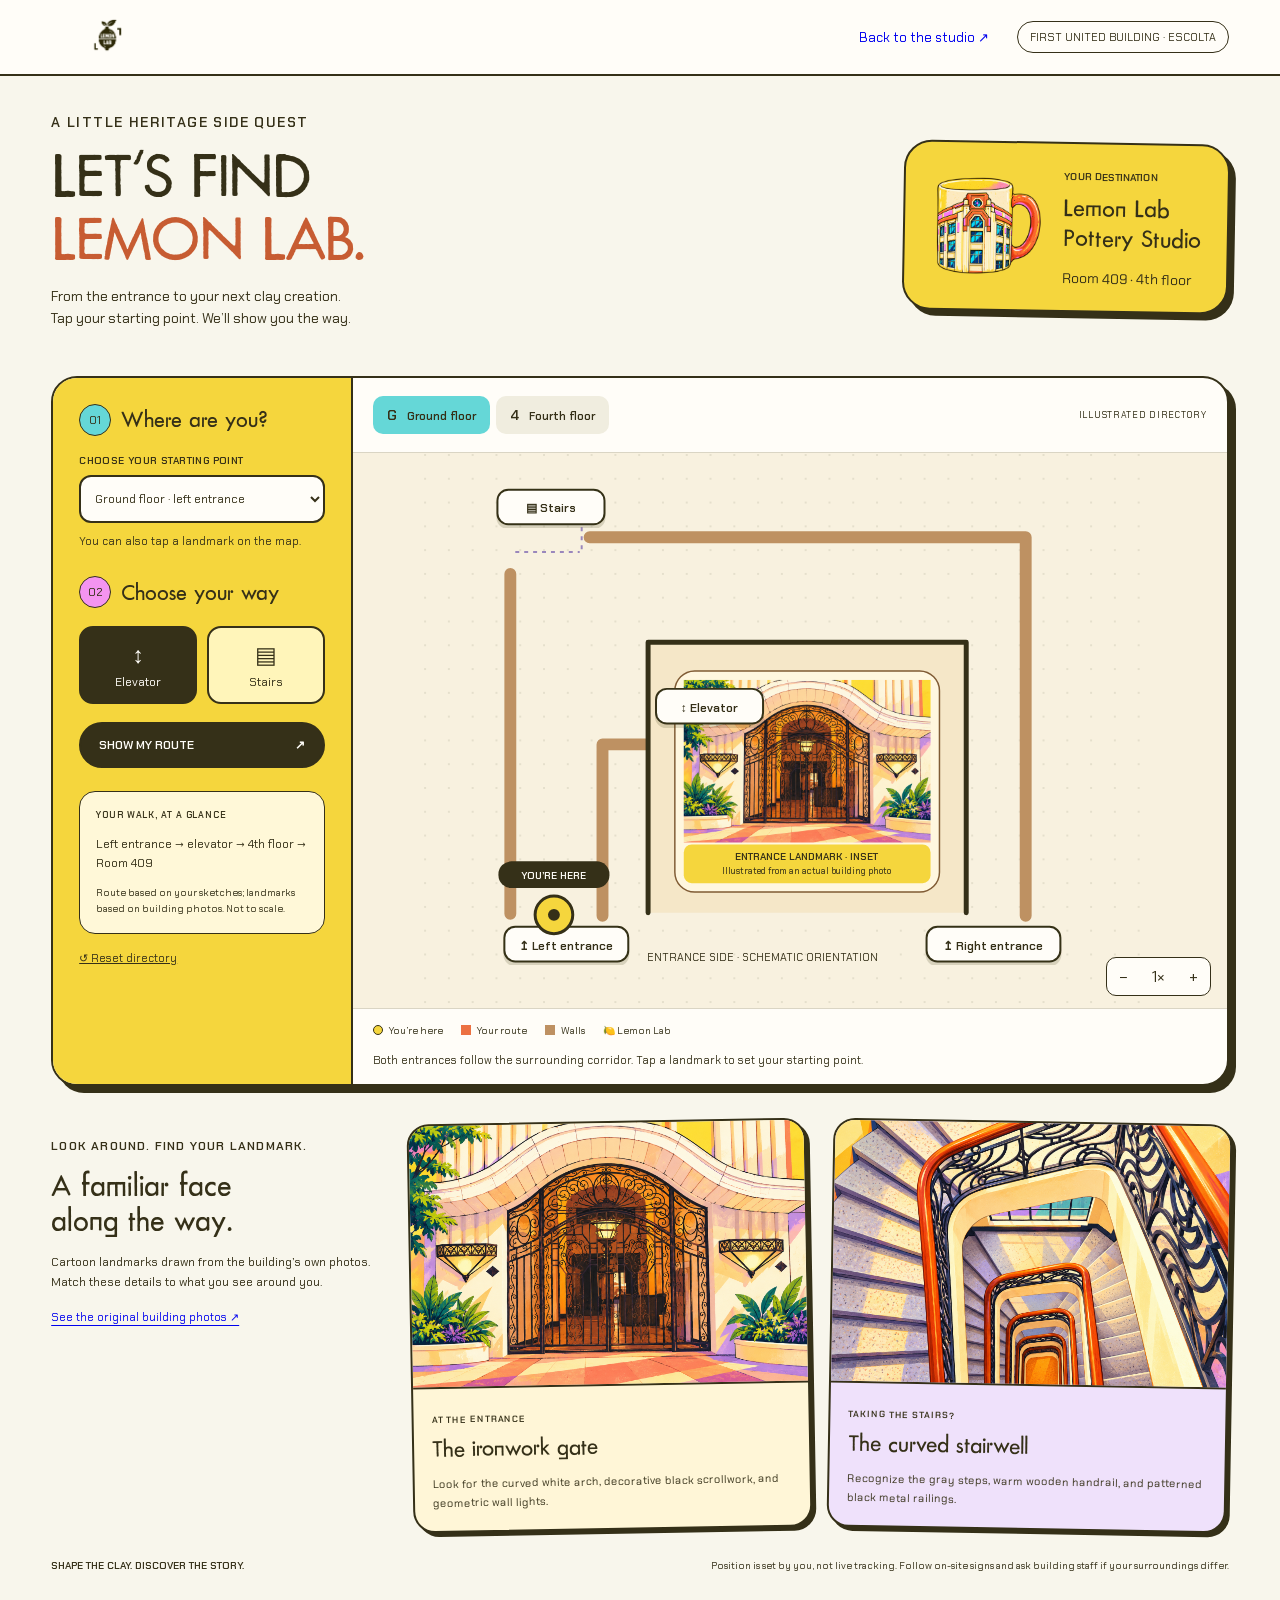
==== map/index.html @ c3040d59 "Add interactive studio directory with illustrated building landmarks" ====
<!doctype html>
<html lang="en"><head><meta charset="utf-8"><meta name="viewport" content="width=device-width,initial-scale=1"><meta name="theme-color" content="#f5d63d"><title>Find Lemon Lab | Interactive Building Directory</title><link rel="icon" href="../assets/lemon-lab-favicon-transparent.png"><link rel="stylesheet" href="map.css"></head>
<body><header><a class="brand" href="../"><img src="../assets/lemon-lab-logo-dark-transparent.png" alt="Lemon Lab"></a><a href="../">Back to the studio ↗</a><span class="tag">FIRST UNITED BUILDING · ESCOLTA</span></header>
<main><section class="intro"><div><p class="eyebrow">A LITTLE HERITAGE SIDE QUEST</p><h1>LET’S FIND<br><span>LEMON LAB.</span></h1><p>From the entrance to your next clay creation.<br>Tap your starting point. We’ll show you the way.</p></div><div class="destination"><img src="../assets/illustrations/art-deco-mug.png" alt="Colorful building-inspired pottery mug"><div><span>YOUR DESTINATION</span><h2>Lemon Lab<br>Pottery Studio</h2><p>Room 409 · 4th floor</p></div></div></section>
<section class="directory" aria-label="Interactive building directory"><aside><div class="side-title"><span class="number">01</span><h2>Where are you?</h2></div><label for="start">CHOOSE YOUR STARTING POINT</label><select id="start"><option value="left">Ground floor · left entrance</option><option value="right">Ground floor · right entrance</option><option value="lift">Ground floor · elevator</option><option value="stairs">Ground floor · stairs</option><option value="fourth">4th floor · elevator corridor</option></select><p class="hint">You can also tap a landmark on the map.</p><div class="side-title"><span class="number pink">02</span><h2>Choose your way</h2></div><div class="mode" role="group" aria-label="Choose stairs or elevator"><button id="elevator" class="selected" aria-pressed="true">↕<span>Elevator</span></button><button id="stairmode" aria-pressed="false">▤<span>Stairs</span></button></div><button id="begin" class="primary">SHOW MY ROUTE <span>↗</span></button><div class="route-card"><p id="route-label" class="eyebrow">YOUR WALK, AT A GLANCE</p><p id="summary">Left entrance → elevator → 4th floor → Room 409</p><p class="small">Route based on your sketches; landmarks based on building photos. Not to scale.</p></div><button id="reset" class="reset">↺ Reset directory</button></aside>
<div class="map-area"><div class="map-toolbar"><div class="floor-tabs" role="group" aria-label="View floor"><button id="ground" class="selected" aria-pressed="true">G <span>Ground floor</span></button><button id="upper" aria-pressed="false">4 <span>Fourth floor</span></button></div><span class="map-badge">ILLUSTRATED DIRECTORY</span></div><div class="map-viewport"><svg id="map" viewBox="0 0 740 560" aria-label="Ground floor schematic map" role="group"><defs><pattern id="dots" width="24" height="24" patternUnits="userSpaceOnUse"><circle cx="2" cy="2" r="1" fill="#dfdac6"/></pattern><filter id="shadow"><feDropShadow dx="0" dy="4" stdDeviation="0" flood-color="#353018" flood-opacity=".16"/></filter></defs><rect width="740" height="560" fill="url(#dots)"/><g id="scene"></g><path id="route" fill="none" stroke="#ec7142" stroke-width="10" stroke-linecap="round" stroke-linejoin="round"/><g id="landmarks"></g><g id="position"><circle r="19" fill="#f5d63d" stroke="#353018" stroke-width="3"/><circle r="6" fill="#353018"/><rect x="-56" y="-54" width="112" height="27" rx="13" fill="#353018"/><text x="0" y="-36" text-anchor="middle" fill="#fffdf8" class="you-label">YOU’RE HERE</text></g></svg><div class="zoom-controls"><button id="zoomout" aria-label="Zoom out">−</button><button id="zoomreset" aria-label="Reset zoom">1×</button><button id="zoomin" aria-label="Zoom in">+</button></div></div><div class="legend"><span><i class="here"></i>You’re here</span><span><i class="line"></i>Your route</span><span><i class="wall"></i>Walls</span><span>🍋 Lemon Lab</span></div><div class="map-note" id="map-note">Choose an entrance or tap a landmark to place your marker.</div></div></section>
<section class="walk" id="walk" hidden aria-label="Route instructions"><div class="step-heading"><p class="eyebrow">FOLLOW YOUR CLAY TRAIL</p><h2 id="step-title">Ready to go?</h2></div><div class="step-copy"><span id="step-count"></span><p id="step-text" aria-live="polite"></p><div class="step-buttons"><button id="previous">← Back</button><button id="next" class="primary">Next step →</button></div></div><ol id="steps"></ol></section><section class="landmark-guide" aria-label="Recognize the real building"><div class="landmark-intro"><p class="eyebrow">LOOK AROUND. FIND YOUR LANDMARK.</p><h2>A familiar face<br/>along the way.</h2><p>Cartoon landmarks drawn from the building’s own photos. Match these details to what you see around you.</p><a href="https://firstunitedbuilding.com/" target="_blank" rel="noopener noreferrer">See the original building photos ↗</a></div><article><img src="assets/entrance-cartoon.png" alt="Cartoon of the actual ornate black iron gate and white arched entrance of the First United Building"><div><span>AT THE ENTRANCE</span><h3>The ironwork gate</h3><p>Look for the curved white arch, decorative black scrollwork, and geometric wall lights.</p></div></article><article><img src="assets/stairwell-cartoon.png" alt="Cartoon of the actual curved First United Building stairwell with wooden handrails and black decorative railings"><div><span>TAKING THE STAIRS?</span><h3>The curved stairwell</h3><p>Recognize the gray steps, warm wooden handrail, and patterned black metal railings.</p></div></article></section><footer><span>SHAPE THE CLAY. DISCOVER THE STORY.</span><p>Position is set by you, not live tracking. Follow on-site signs and ask building staff if your surroundings differ.</p></footer></main><script src="map.js"></script></body></html>
---- map/map.css ----
@font-face{font-family:Formera;src:url('../assets/fonts/formera-400-normal.woff2')}@font-face{font-family:Chakra;src:url('../assets/fonts/chakra-petch-400-normal.ttf')}@font-face{font-family:Chakra;src:url('../assets/fonts/chakra-petch-600-normal.ttf');font-weight:600}*{box-sizing:border-box}body{margin:0;background:#f8f6ec;color:#353018;font-family:Chakra,sans-serif}button,select{font:inherit;color:inherit}button,a,select{-webkit-tap-highlight-color:transparent}button{cursor:pointer;border:2px solid #353018}button:focus-visible,a:focus-visible,select:focus-visible{outline:4px solid #ad85ff;outline-offset:4px}header{padding:16px 4vw;display:flex;align-items:center;gap:28px;border-bottom:2px solid #353018;background:#fffdf8}header a{font-size:13px;text-decoration:none}.brand{margin-right:auto}.brand img{width:112px;height:38px;object-fit:contain}.tag{font-size:11px;border:1px solid;padding:8px 12px;border-radius:30px}main{max-width:1440px;margin:auto;padding:35px 4vw 0}.intro{display:flex;justify-content:space-between;align-items:center;gap:24px;margin-bottom:32px}.eyebrow{font-size:11px;letter-spacing:.1em;font-weight:600;margin:0 0 12px}h1,h2,h3{font-family:Formera,sans-serif;font-weight:400;margin:0}h1{font-size:clamp(42px,5vw,70px);line-height:.98;letter-spacing:-2px}h1 span{color:#c75c32}.intro p{line-height:1.6;font-size:14px}.destination{display:flex;gap:20px;align-items:center;background:#f5d63d;border:2px solid;border-radius:28px;padding:18px 26px;box-shadow:6px 6px 0 #353018;transform:rotate(1deg)}.destination img{width:112px;height:130px;object-fit:contain}.destination span{font-size:10px;font-weight:600}.destination h2{font-size:25px;margin-top:8px}.destination p{margin-bottom:0}.directory{display:grid;grid-template-columns:300px 1fr;border:2px solid;border-radius:26px;overflow:hidden;box-shadow:7px 7px 0 #353018;background:#fffdf8}aside{padding:26px;background:#f5d63d;border-right:2px solid}.side-title{display:flex;gap:10px;align-items:center;margin:0 0 18px}.side-title h2{font-size:23px}.number{display:grid;place-items:center;width:32px;height:32px;flex-shrink:0;border:1.5px solid;border-radius:50%;background:#65d7d7;font-size:12px}.pink{background:#f494f0}label{display:block;font-size:10px;letter-spacing:.04em;font-weight:600;margin-bottom:8px}select{width:100%;padding:13px 10px;border:2px solid;border-radius:12px;background:#fffdf8;font-size:12px}.hint{font-size:11px;line-height:1.5;margin:10px 0 27px}.mode{display:flex;gap:10px;margin-bottom:18px}.mode button{width:50%;border-radius:14px;background:#fff5ba;padding:12px;font-size:23px}.mode span{display:block;font-size:12px;margin-top:4px}.mode .selected{background:#353018;color:#fffdf8}.primary{display:flex;align-items:center;justify-content:space-between;gap:14px;background:#353018;color:#fffdf8;border-radius:30px;padding:13px 18px;font-size:12px;font-weight:600}.primary:hover{background:#5d473c}#begin{width:100%}.route-card{border:1.5px solid;border-radius:16px;padding:16px;margin-top:23px;background:#fff8d8}.route-card p{font-size:12px;line-height:1.6}.route-card .eyebrow{font-size:9px}.route-card .small{font-size:10px;margin-bottom:0}.reset{background:none;border:0;font-size:11px;padding:17px 0 0;text-decoration:underline}.map-toolbar{display:flex;justify-content:space-between;align-items:center;padding:18px 20px;border-bottom:1px solid #dad5c4;gap:10px}.floor-tabs{display:flex;gap:6px}.floor-tabs button{border:0;border-radius:10px;padding:10px 14px;background:#f0eddf;font-weight:600;font-size:14px}.floor-tabs span{font-size:11px;margin-left:6px}.floor-tabs .selected{background:#65d7d7}.map-badge{font-size:9px;letter-spacing:.08em}.map-viewport{position:relative;overflow:hidden;background:#faf8f0;min-height:370px}svg{display:block;width:100%;max-height:555px;transform-origin:center;transition:transform .2s}svg text{font-family:Chakra,sans-serif;font-size:13px;fill:#353018}.you-label{font-size:10px;font-weight:600;fill:#fffdf8}svg .room-name{font-family:Formera;font-size:23px}svg .landmark{cursor:pointer}svg .landmark:hover rect{fill:#f494f0}svg .landmark:focus{outline:none}svg .landmark:focus rect{stroke:#8b56d5;stroke-width:4}#route{stroke-dasharray:12 9;animation:trail 25s linear infinite}@keyframes trail{to{stroke-dashoffset:-500}}.zoom-controls{position:absolute;right:16px;bottom:12px;display:flex;background:#fffdf8;border:1.5px solid;border-radius:10px;overflow:hidden}.zoom-controls button{border:0;background:none;padding:8px 12px;font-size:16px}.legend{display:flex;flex-wrap:wrap;gap:18px;font-size:10px;padding:15px 20px;border-top:1px solid #dad5c4}.legend span{display:flex;align-items:center;gap:6px}.legend i{width:10px;height:10px;display:inline-block}.here{background:#f5d63d;border:1.5px solid;border-radius:50%}.line{background:#ec7142}.wall{background:#65d7d7}.map-note{font-size:11px;padding:0 20px 16px;line-height:1.5}.walk{margin-top:28px;border:2px solid;border-radius:24px;padding:25px;display:grid;grid-template-columns:1fr 1.3fr;gap:22px;background:#ece1ff}.walk[hidden]{display:none}.walk h2{font-size:30px}.step-copy p{font-size:14px;line-height:1.7;min-height:48px}#step-count{font-size:10px;font-weight:600}.step-buttons{display:flex;gap:10px}.step-buttons button{border-radius:25px;padding:11px 20px}.step-buttons button:disabled{opacity:.4;cursor:default}#steps{grid-column:1/-1;display:flex;gap:12px;list-style:none;padding:0;margin:0;flex-wrap:wrap}#steps button{background:#fffdf8;border:1px solid;border-radius:20px;padding:8px 12px;font-size:10px}#steps .current{background:#f5d63d;font-weight:600}footer{display:flex;justify-content:space-between;gap:30px;padding:28px 0;font-size:10px;line-height:1.6}footer span{font-weight:600;white-space:nowrap}footer p{margin:0;max-width:600px}@media(min-width:1500px){main{padding-top:45px}}@media(max-width:850px){.tag{display:none}.intro{align-items:flex-start}.destination{padding:15px}.destination img{width:65px;height:90px}.destination h2{font-size:19px}.directory{grid-template-columns:245px 1fr}aside{padding:20px}.map-badge{display:none}.floor-tabs span{display:none}.walk{grid-template-columns:1fr}.map-viewport{min-height:300px}}@media(max-width:620px){main{padding:25px 16px 0}header{padding:12px 16px}.intro{display:block}.intro h1{font-size:50px}.destination{margin:22px 0 32px;transform:none;justify-content:flex-start}.destination img{width:80px}.destination h2{font-size:23px}.directory{display:flex;flex-direction:column}aside{border-right:0;border-bottom:2px solid}.side-title{margin-bottom:10px}.hint{margin-bottom:18px}.mode{margin-bottom:14px}.mode button{display:flex;justify-content:center;align-items:center;gap:10px;padding:8px}.route-card{margin-top:15px}.route-card p{margin:4px 0}.map-toolbar{padding:12px}.map-viewport{min-height:0}.legend{gap:12px}.walk{padding:20px}.walk h2{font-size:26px}footer{display:block}footer p{margin-top:10px}}@media(prefers-reduced-motion:reduce){*{animation:none!important;transition:none!important}}

.wall{background:#be9162}.landmark-guide{display:grid;grid-template-columns:.85fr 1fr 1fr;gap:20px;margin-top:35px;align-items:start}.landmark-intro{padding:15px 10px 10px 0}.landmark-intro h2{font-size:31px;line-height:1.15}.landmark-intro p{font-size:12px;line-height:1.7}.landmark-intro a{font-size:11px;text-underline-offset:4px}.landmark-guide article{border:2px solid;border-radius:22px;overflow:hidden;box-shadow:4px 4px 0 #353018;background:#fff6d7;transform:rotate(-1deg)}.landmark-guide article:last-child{transform:rotate(1deg);background:#efe1fb}.landmark-guide article img{width:100%;aspect-ratio:3/2;object-fit:cover;border-bottom:2px solid;display:block}.landmark-guide article div{padding:18px}.landmark-guide article span{font-size:9px;font-weight:600;letter-spacing:.1em}.landmark-guide h3{font-size:24px;margin-top:7px}.landmark-guide article p{font-size:11px;line-height:1.7;margin-bottom:0}.map-viewport{background:#f8f1df}svg{background:#f8f1df} @media(max-width:850px){.landmark-guide{grid-template-columns:1fr 1fr}.landmark-intro{grid-column:1/-1}.landmark-intro h2 br{display:none}}@media(max-width:500px){.landmark-guide{grid-template-columns:1fr}.landmark-guide article{transform:none!important}}
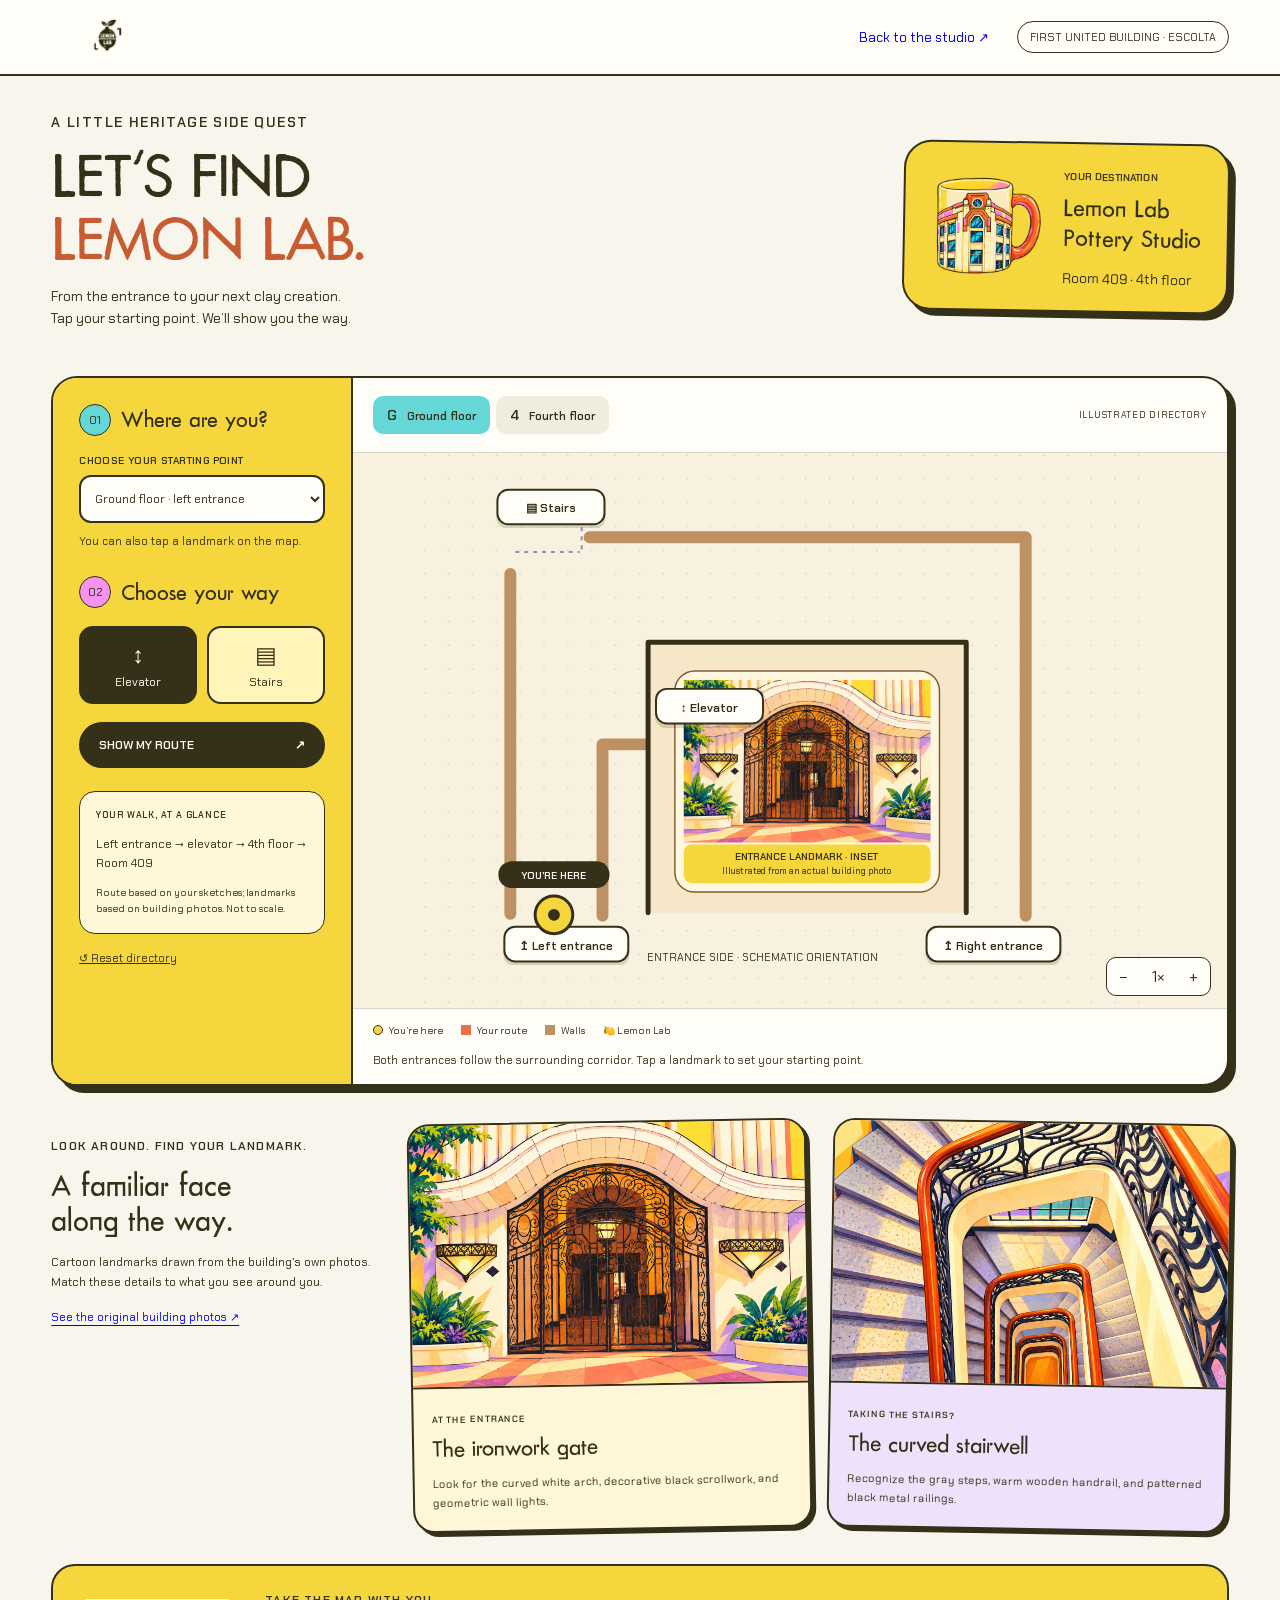
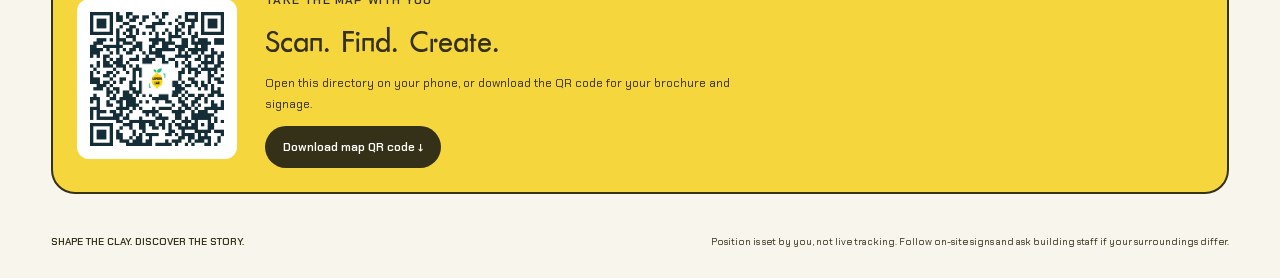
==== commit 5b9360f7: "Publish branded map QR code and download section" ====
--- a/map/index.html
+++ b/map/index.html
@@ -4,4 +4,4 @@
 <main><section class="intro"><div><p class="eyebrow">A LITTLE HERITAGE SIDE QUEST</p><h1>LET’S FIND<br><span>LEMON LAB.</span></h1><p>From the entrance to your next clay creation.<br>Tap your starting point. We’ll show you the way.</p></div><div class="destination"><img src="../assets/illustrations/art-deco-mug.png" alt="Colorful building-inspired pottery mug"><div><span>YOUR DESTINATION</span><h2>Lemon Lab<br>Pottery Studio</h2><p>Room 409 · 4th floor</p></div></div></section>
 <section class="directory" aria-label="Interactive building directory"><aside><div class="side-title"><span class="number">01</span><h2>Where are you?</h2></div><label for="start">CHOOSE YOUR STARTING POINT</label><select id="start"><option value="left">Ground floor · left entrance</option><option value="right">Ground floor · right entrance</option><option value="lift">Ground floor · elevator</option><option value="stairs">Ground floor · stairs</option><option value="fourth">4th floor · elevator corridor</option></select><p class="hint">You can also tap a landmark on the map.</p><div class="side-title"><span class="number pink">02</span><h2>Choose your way</h2></div><div class="mode" role="group" aria-label="Choose stairs or elevator"><button id="elevator" class="selected" aria-pressed="true">↕<span>Elevator</span></button><button id="stairmode" aria-pressed="false">▤<span>Stairs</span></button></div><button id="begin" class="primary">SHOW MY ROUTE <span>↗</span></button><div class="route-card"><p id="route-label" class="eyebrow">YOUR WALK, AT A GLANCE</p><p id="summary">Left entrance → elevator → 4th floor → Room 409</p><p class="small">Route based on your sketches; landmarks based on building photos. Not to scale.</p></div><button id="reset" class="reset">↺ Reset directory</button></aside>
 <div class="map-area"><div class="map-toolbar"><div class="floor-tabs" role="group" aria-label="View floor"><button id="ground" class="selected" aria-pressed="true">G <span>Ground floor</span></button><button id="upper" aria-pressed="false">4 <span>Fourth floor</span></button></div><span class="map-badge">ILLUSTRATED DIRECTORY</span></div><div class="map-viewport"><svg id="map" viewBox="0 0 740 560" aria-label="Ground floor schematic map" role="group"><defs><pattern id="dots" width="24" height="24" patternUnits="userSpaceOnUse"><circle cx="2" cy="2" r="1" fill="#dfdac6"/></pattern><filter id="shadow"><feDropShadow dx="0" dy="4" stdDeviation="0" flood-color="#353018" flood-opacity=".16"/></filter></defs><rect width="740" height="560" fill="url(#dots)"/><g id="scene"></g><path id="route" fill="none" stroke="#ec7142" stroke-width="10" stroke-linecap="round" stroke-linejoin="round"/><g id="landmarks"></g><g id="position"><circle r="19" fill="#f5d63d" stroke="#353018" stroke-width="3"/><circle r="6" fill="#353018"/><rect x="-56" y="-54" width="112" height="27" rx="13" fill="#353018"/><text x="0" y="-36" text-anchor="middle" fill="#fffdf8" class="you-label">YOU’RE HERE</text></g></svg><div class="zoom-controls"><button id="zoomout" aria-label="Zoom out">−</button><button id="zoomreset" aria-label="Reset zoom">1×</button><button id="zoomin" aria-label="Zoom in">+</button></div></div><div class="legend"><span><i class="here"></i>You’re here</span><span><i class="line"></i>Your route</span><span><i class="wall"></i>Walls</span><span>🍋 Lemon Lab</span></div><div class="map-note" id="map-note">Choose an entrance or tap a landmark to place your marker.</div></div></section>
-<section class="walk" id="walk" hidden aria-label="Route instructions"><div class="step-heading"><p class="eyebrow">FOLLOW YOUR CLAY TRAIL</p><h2 id="step-title">Ready to go?</h2></div><div class="step-copy"><span id="step-count"></span><p id="step-text" aria-live="polite"></p><div class="step-buttons"><button id="previous">← Back</button><button id="next" class="primary">Next step →</button></div></div><ol id="steps"></ol></section><section class="landmark-guide" aria-label="Recognize the real building"><div class="landmark-intro"><p class="eyebrow">LOOK AROUND. FIND YOUR LANDMARK.</p><h2>A familiar face<br/>along the way.</h2><p>Cartoon landmarks drawn from the building’s own photos. Match these details to what you see around you.</p><a href="https://firstunitedbuilding.com/" target="_blank" rel="noopener noreferrer">See the original building photos ↗</a></div><article><img src="assets/entrance-cartoon.png" alt="Cartoon of the actual ornate black iron gate and white arched entrance of the First United Building"><div><span>AT THE ENTRANCE</span><h3>The ironwork gate</h3><p>Look for the curved white arch, decorative black scrollwork, and geometric wall lights.</p></div></article><article><img src="assets/stairwell-cartoon.png" alt="Cartoon of the actual curved First United Building stairwell with wooden handrails and black decorative railings"><div><span>TAKING THE STAIRS?</span><h3>The curved stairwell</h3><p>Recognize the gray steps, warm wooden handrail, and patterned black metal railings.</p></div></article></section><footer><span>SHAPE THE CLAY. DISCOVER THE STORY.</span><p>Position is set by you, not live tracking. Follow on-site signs and ask building staff if your surroundings differ.</p></footer></main><script src="map.js"></script></body></html>
+<section class="walk" id="walk" hidden aria-label="Route instructions"><div class="step-heading"><p class="eyebrow">FOLLOW YOUR CLAY TRAIL</p><h2 id="step-title">Ready to go?</h2></div><div class="step-copy"><span id="step-count"></span><p id="step-text" aria-live="polite"></p><div class="step-buttons"><button id="previous">← Back</button><button id="next" class="primary">Next step →</button></div></div><ol id="steps"></ol></section><section class="landmark-guide" aria-label="Recognize the real building"><div class="landmark-intro"><p class="eyebrow">LOOK AROUND. FIND YOUR LANDMARK.</p><h2>A familiar face<br/>along the way.</h2><p>Cartoon landmarks drawn from the building’s own photos. Match these details to what you see around you.</p><a href="https://firstunitedbuilding.com/" target="_blank" rel="noopener noreferrer">See the original building photos ↗</a></div><article><img src="assets/entrance-cartoon.png" alt="Cartoon of the actual ornate black iron gate and white arched entrance of the First United Building"><div><span>AT THE ENTRANCE</span><h3>The ironwork gate</h3><p>Look for the curved white arch, decorative black scrollwork, and geometric wall lights.</p></div></article><article><img src="assets/stairwell-cartoon.png" alt="Cartoon of the actual curved First United Building stairwell with wooden handrails and black decorative railings"><div><span>TAKING THE STAIRS?</span><h3>The curved stairwell</h3><p>Recognize the gray steps, warm wooden handrail, and patterned black metal railings.</p></div></article></section><section class="qr-share" aria-label="Map QR code"><img src="assets/lemon-lab-map-qr.png" alt="QR code with the original Lemon Lab logo linking to this interactive studio map" width="1568" height="1568"><div><p class="eyebrow">TAKE THE MAP WITH YOU</p><h2>Scan. Find. Create.</h2><p>Open this directory on your phone, or download the QR code for your brochure and signage.</p><a class="primary" href="assets/lemon-lab-map-qr.png" download="lemon-lab-map-qr.png">Download map QR code ↓</a></div></section><footer><span>SHAPE THE CLAY. DISCOVER THE STORY.</span><p>Position is set by you, not live tracking. Follow on-site signs and ask building staff if your surroundings differ.</p></footer></main><script src="map.js?v=2"></script></body></html>
--- a/map/map.css
+++ b/map/map.css
@@ -1,3 +1,5 @@
 @font-face{font-family:Formera;src:url('../assets/fonts/formera-400-normal.woff2')}@font-face{font-family:Chakra;src:url('../assets/fonts/chakra-petch-400-normal.ttf')}@font-face{font-family:Chakra;src:url('../assets/fonts/chakra-petch-600-normal.ttf');font-weight:600}*{box-sizing:border-box}body{margin:0;background:#f8f6ec;color:#353018;font-family:Chakra,sans-serif}button,select{font:inherit;color:inherit}button,a,select{-webkit-tap-highlight-color:transparent}button{cursor:pointer;border:2px solid #353018}button:focus-visible,a:focus-visible,select:focus-visible{outline:4px solid #ad85ff;outline-offset:4px}header{padding:16px 4vw;display:flex;align-items:center;gap:28px;border-bottom:2px solid #353018;background:#fffdf8}header a{font-size:13px;text-decoration:none}.brand{margin-right:auto}.brand img{width:112px;height:38px;object-fit:contain}.tag{font-size:11px;border:1px solid;padding:8px 12px;border-radius:30px}main{max-width:1440px;margin:auto;padding:35px 4vw 0}.intro{display:flex;justify-content:space-between;align-items:center;gap:24px;margin-bottom:32px}.eyebrow{font-size:11px;letter-spacing:.1em;font-weight:600;margin:0 0 12px}h1,h2,h3{font-family:Formera,sans-serif;font-weight:400;margin:0}h1{font-size:clamp(42px,5vw,70px);line-height:.98;letter-spacing:-2px}h1 span{color:#c75c32}.intro p{line-height:1.6;font-size:14px}.destination{display:flex;gap:20px;align-items:center;background:#f5d63d;border:2px solid;border-radius:28px;padding:18px 26px;box-shadow:6px 6px 0 #353018;transform:rotate(1deg)}.destination img{width:112px;height:130px;object-fit:contain}.destination span{font-size:10px;font-weight:600}.destination h2{font-size:25px;margin-top:8px}.destination p{margin-bottom:0}.directory{display:grid;grid-template-columns:300px 1fr;border:2px solid;border-radius:26px;overflow:hidden;box-shadow:7px 7px 0 #353018;background:#fffdf8}aside{padding:26px;background:#f5d63d;border-right:2px solid}.side-title{display:flex;gap:10px;align-items:center;margin:0 0 18px}.side-title h2{font-size:23px}.number{display:grid;place-items:center;width:32px;height:32px;flex-shrink:0;border:1.5px solid;border-radius:50%;background:#65d7d7;font-size:12px}.pink{background:#f494f0}label{display:block;font-size:10px;letter-spacing:.04em;font-weight:600;margin-bottom:8px}select{width:100%;padding:13px 10px;border:2px solid;border-radius:12px;background:#fffdf8;font-size:12px}.hint{font-size:11px;line-height:1.5;margin:10px 0 27px}.mode{display:flex;gap:10px;margin-bottom:18px}.mode button{width:50%;border-radius:14px;background:#fff5ba;padding:12px;font-size:23px}.mode span{display:block;font-size:12px;margin-top:4px}.mode .selected{background:#353018;color:#fffdf8}.primary{display:flex;align-items:center;justify-content:space-between;gap:14px;background:#353018;color:#fffdf8;border-radius:30px;padding:13px 18px;font-size:12px;font-weight:600}.primary:hover{background:#5d473c}#begin{width:100%}.route-card{border:1.5px solid;border-radius:16px;padding:16px;margin-top:23px;background:#fff8d8}.route-card p{font-size:12px;line-height:1.6}.route-card .eyebrow{font-size:9px}.route-card .small{font-size:10px;margin-bottom:0}.reset{background:none;border:0;font-size:11px;padding:17px 0 0;text-decoration:underline}.map-toolbar{display:flex;justify-content:space-between;align-items:center;padding:18px 20px;border-bottom:1px solid #dad5c4;gap:10px}.floor-tabs{display:flex;gap:6px}.floor-tabs button{border:0;border-radius:10px;padding:10px 14px;background:#f0eddf;font-weight:600;font-size:14px}.floor-tabs span{font-size:11px;margin-left:6px}.floor-tabs .selected{background:#65d7d7}.map-badge{font-size:9px;letter-spacing:.08em}.map-viewport{position:relative;overflow:hidden;background:#faf8f0;min-height:370px}svg{display:block;width:100%;max-height:555px;transform-origin:center;transition:transform .2s}svg text{font-family:Chakra,sans-serif;font-size:13px;fill:#353018}.you-label{font-size:10px;font-weight:600;fill:#fffdf8}svg .room-name{font-family:Formera;font-size:23px}svg .landmark{cursor:pointer}svg .landmark:hover rect{fill:#f494f0}svg .landmark:focus{outline:none}svg .landmark:focus rect{stroke:#8b56d5;stroke-width:4}#route{stroke-dasharray:12 9;animation:trail 25s linear infinite}@keyframes trail{to{stroke-dashoffset:-500}}.zoom-controls{position:absolute;right:16px;bottom:12px;display:flex;background:#fffdf8;border:1.5px solid;border-radius:10px;overflow:hidden}.zoom-controls button{border:0;background:none;padding:8px 12px;font-size:16px}.legend{display:flex;flex-wrap:wrap;gap:18px;font-size:10px;padding:15px 20px;border-top:1px solid #dad5c4}.legend span{display:flex;align-items:center;gap:6px}.legend i{width:10px;height:10px;display:inline-block}.here{background:#f5d63d;border:1.5px solid;border-radius:50%}.line{background:#ec7142}.wall{background:#65d7d7}.map-note{font-size:11px;padding:0 20px 16px;line-height:1.5}.walk{margin-top:28px;border:2px solid;border-radius:24px;padding:25px;display:grid;grid-template-columns:1fr 1.3fr;gap:22px;background:#ece1ff}.walk[hidden]{display:none}.walk h2{font-size:30px}.step-copy p{font-size:14px;line-height:1.7;min-height:48px}#step-count{font-size:10px;font-weight:600}.step-buttons{display:flex;gap:10px}.step-buttons button{border-radius:25px;padding:11px 20px}.step-buttons button:disabled{opacity:.4;cursor:default}#steps{grid-column:1/-1;display:flex;gap:12px;list-style:none;padding:0;margin:0;flex-wrap:wrap}#steps button{background:#fffdf8;border:1px solid;border-radius:20px;padding:8px 12px;font-size:10px}#steps .current{background:#f5d63d;font-weight:600}footer{display:flex;justify-content:space-between;gap:30px;padding:28px 0;font-size:10px;line-height:1.6}footer span{font-weight:600;white-space:nowrap}footer p{margin:0;max-width:600px}@media(min-width:1500px){main{padding-top:45px}}@media(max-width:850px){.tag{display:none}.intro{align-items:flex-start}.destination{padding:15px}.destination img{width:65px;height:90px}.destination h2{font-size:19px}.directory{grid-template-columns:245px 1fr}aside{padding:20px}.map-badge{display:none}.floor-tabs span{display:none}.walk{grid-template-columns:1fr}.map-viewport{min-height:300px}}@media(max-width:620px){main{padding:25px 16px 0}header{padding:12px 16px}.intro{display:block}.intro h1{font-size:50px}.destination{margin:22px 0 32px;transform:none;justify-content:flex-start}.destination img{width:80px}.destination h2{font-size:23px}.directory{display:flex;flex-direction:column}aside{border-right:0;border-bottom:2px solid}.side-title{margin-bottom:10px}.hint{margin-bottom:18px}.mode{margin-bottom:14px}.mode button{display:flex;justify-content:center;align-items:center;gap:10px;padding:8px}.route-card{margin-top:15px}.route-card p{margin:4px 0}.map-toolbar{padding:12px}.map-viewport{min-height:0}.legend{gap:12px}.walk{padding:20px}.walk h2{font-size:26px}footer{display:block}footer p{margin-top:10px}}@media(prefers-reduced-motion:reduce){*{animation:none!important;transition:none!important}}
 
 .wall{background:#be9162}.landmark-guide{display:grid;grid-template-columns:.85fr 1fr 1fr;gap:20px;margin-top:35px;align-items:start}.landmark-intro{padding:15px 10px 10px 0}.landmark-intro h2{font-size:31px;line-height:1.15}.landmark-intro p{font-size:12px;line-height:1.7}.landmark-intro a{font-size:11px;text-underline-offset:4px}.landmark-guide article{border:2px solid;border-radius:22px;overflow:hidden;box-shadow:4px 4px 0 #353018;background:#fff6d7;transform:rotate(-1deg)}.landmark-guide article:last-child{transform:rotate(1deg);background:#efe1fb}.landmark-guide article img{width:100%;aspect-ratio:3/2;object-fit:cover;border-bottom:2px solid;display:block}.landmark-guide article div{padding:18px}.landmark-guide article span{font-size:9px;font-weight:600;letter-spacing:.1em}.landmark-guide h3{font-size:24px;margin-top:7px}.landmark-guide article p{font-size:11px;line-height:1.7;margin-bottom:0}.map-viewport{background:#f8f1df}svg{background:#f8f1df} @media(max-width:850px){.landmark-guide{grid-template-columns:1fr 1fr}.landmark-intro{grid-column:1/-1}.landmark-intro h2 br{display:none}}@media(max-width:500px){.landmark-guide{grid-template-columns:1fr}.landmark-guide article{transform:none!important}}
+
+.qr-share{display:flex;align-items:center;gap:28px;margin:34px 0 12px;padding:24px;border:2px solid;border-radius:24px;background:#f5d63d}.qr-share img{width:160px;height:160px;border-radius:12px}.qr-share h2{font-size:32px}.qr-share p{font-size:12px;line-height:1.7;max-width:480px}.qr-share a{display:inline-flex;text-decoration:none}@media(max-width:500px){.qr-share{flex-direction:column;text-align:center}.qr-share img{width:200px;height:200px}}
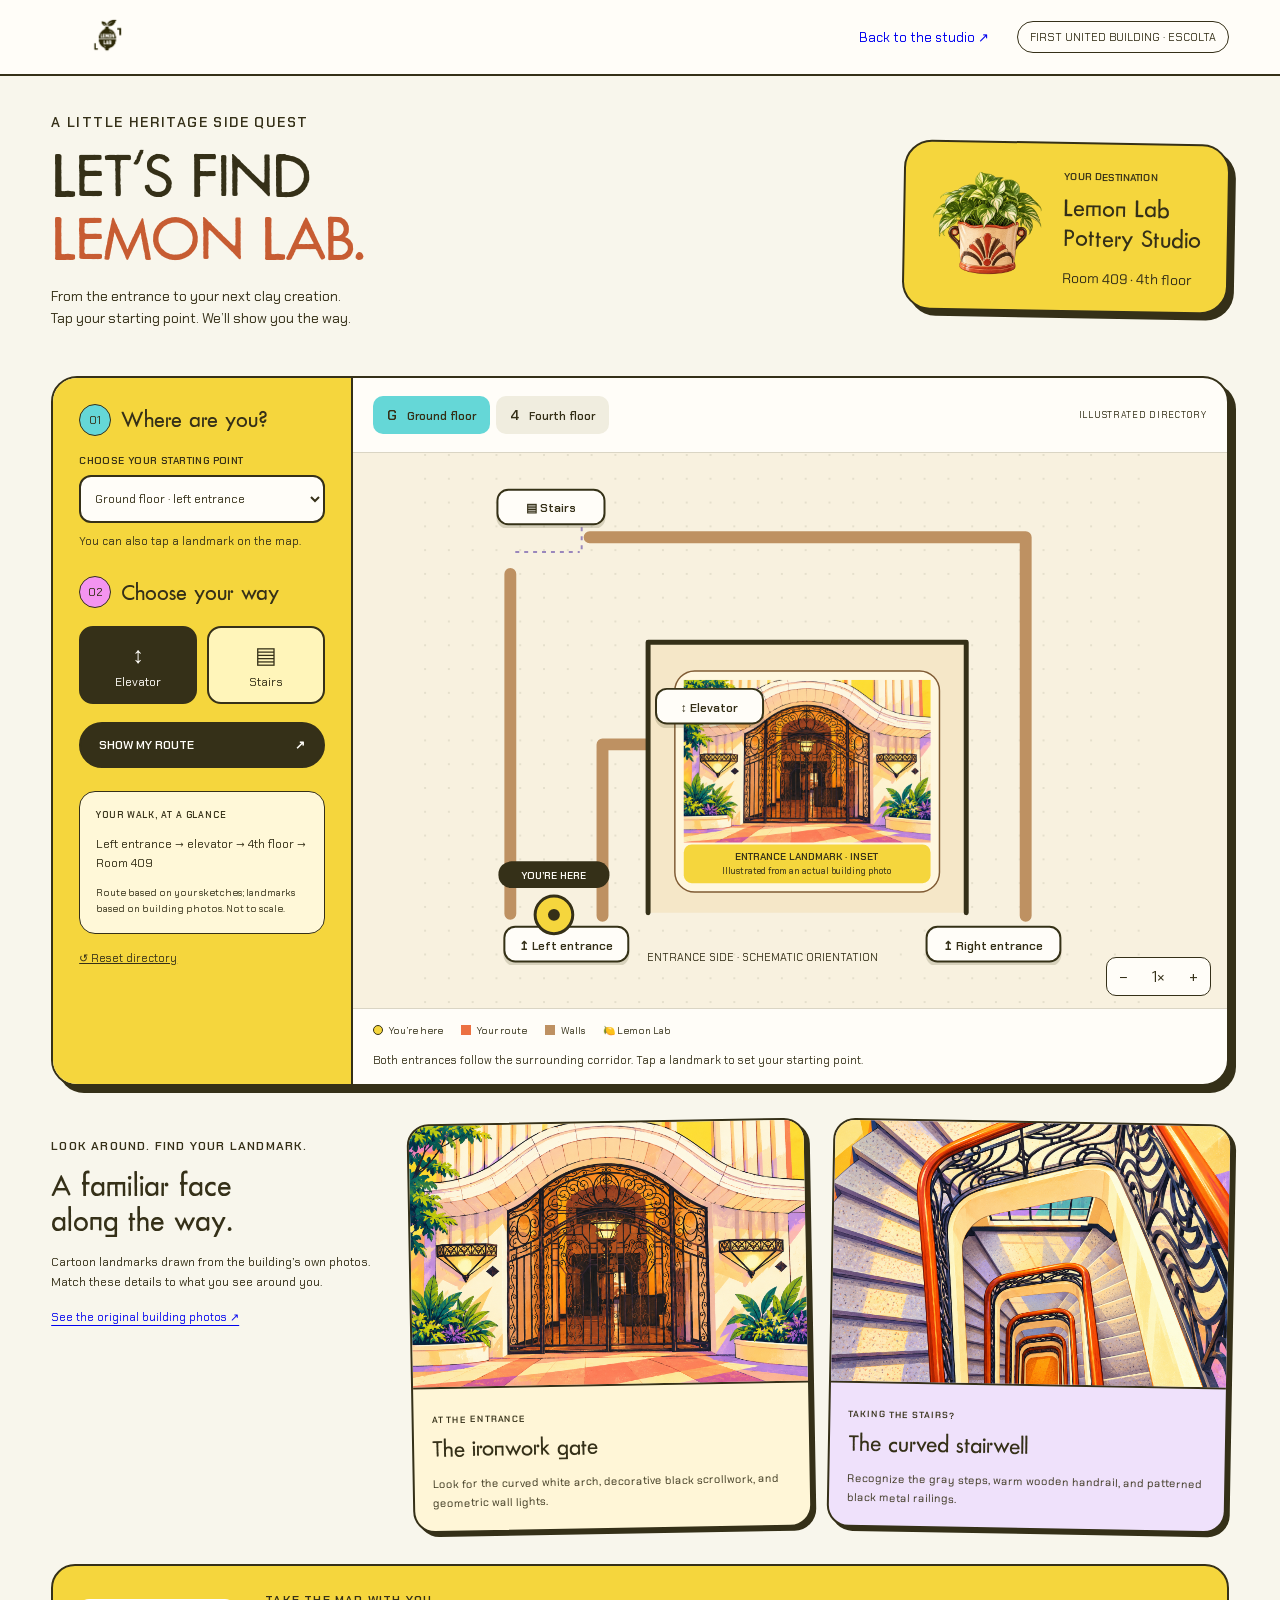
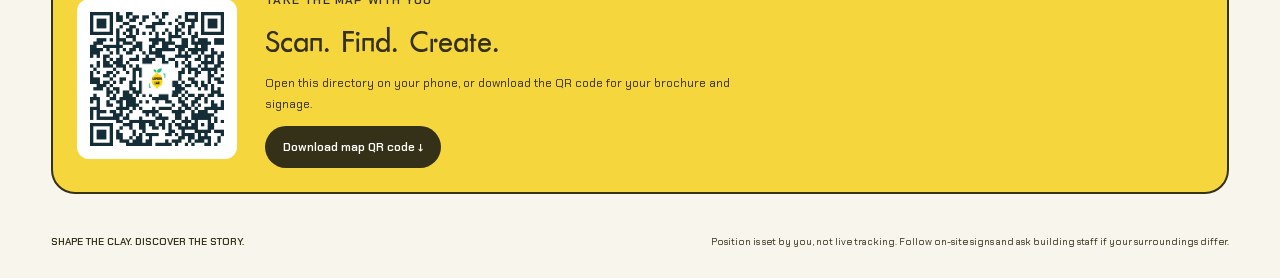
==== commit e179a656: "Use updated fan-pattern planter in map destination card" ====
--- a/map/index.html
+++ b/map/index.html
@@ -1,7 +1,7 @@
 <!doctype html>
 <html lang="en"><head><meta charset="utf-8"><meta name="viewport" content="width=device-width,initial-scale=1"><meta name="theme-color" content="#f5d63d"><title>Find Lemon Lab | Interactive Building Directory</title><link rel="icon" href="../assets/lemon-lab-favicon-transparent.png"><link rel="stylesheet" href="map.css"></head>
 <body><header><a class="brand" href="../"><img src="../assets/lemon-lab-logo-dark-transparent.png" alt="Lemon Lab"></a><a href="../">Back to the studio ↗</a><span class="tag">FIRST UNITED BUILDING · ESCOLTA</span></header>
-<main><section class="intro"><div><p class="eyebrow">A LITTLE HERITAGE SIDE QUEST</p><h1>LET’S FIND<br><span>LEMON LAB.</span></h1><p>From the entrance to your next clay creation.<br>Tap your starting point. We’ll show you the way.</p></div><div class="destination"><img src="../assets/illustrations/art-deco-mug.png" alt="Colorful building-inspired pottery mug"><div><span>YOUR DESTINATION</span><h2>Lemon Lab<br>Pottery Studio</h2><p>Room 409 · 4th floor</p></div></div></section>
+<main><section class="intro"><div><p class="eyebrow">A LITTLE HERITAGE SIDE QUEST</p><h1>LET’S FIND<br><span>LEMON LAB.</span></h1><p>From the entrance to your next clay creation.<br>Tap your starting point. We’ll show you the way.</p></div><div class="destination"><img src="../assets/illustrations/fan-planter-v2.webp" alt="Illustrated cream ceramic planter with a terracotta fan pattern and green foliage"><div><span>YOUR DESTINATION</span><h2>Lemon Lab<br>Pottery Studio</h2><p>Room 409 · 4th floor</p></div></div></section>
 <section class="directory" aria-label="Interactive building directory"><aside><div class="side-title"><span class="number">01</span><h2>Where are you?</h2></div><label for="start">CHOOSE YOUR STARTING POINT</label><select id="start"><option value="left">Ground floor · left entrance</option><option value="right">Ground floor · right entrance</option><option value="lift">Ground floor · elevator</option><option value="stairs">Ground floor · stairs</option><option value="fourth">4th floor · elevator corridor</option></select><p class="hint">You can also tap a landmark on the map.</p><div class="side-title"><span class="number pink">02</span><h2>Choose your way</h2></div><div class="mode" role="group" aria-label="Choose stairs or elevator"><button id="elevator" class="selected" aria-pressed="true">↕<span>Elevator</span></button><button id="stairmode" aria-pressed="false">▤<span>Stairs</span></button></div><button id="begin" class="primary">SHOW MY ROUTE <span>↗</span></button><div class="route-card"><p id="route-label" class="eyebrow">YOUR WALK, AT A GLANCE</p><p id="summary">Left entrance → elevator → 4th floor → Room 409</p><p class="small">Route based on your sketches; landmarks based on building photos. Not to scale.</p></div><button id="reset" class="reset">↺ Reset directory</button></aside>
 <div class="map-area"><div class="map-toolbar"><div class="floor-tabs" role="group" aria-label="View floor"><button id="ground" class="selected" aria-pressed="true">G <span>Ground floor</span></button><button id="upper" aria-pressed="false">4 <span>Fourth floor</span></button></div><span class="map-badge">ILLUSTRATED DIRECTORY</span></div><div class="map-viewport"><svg id="map" viewBox="0 0 740 560" aria-label="Ground floor schematic map" role="group"><defs><pattern id="dots" width="24" height="24" patternUnits="userSpaceOnUse"><circle cx="2" cy="2" r="1" fill="#dfdac6"/></pattern><filter id="shadow"><feDropShadow dx="0" dy="4" stdDeviation="0" flood-color="#353018" flood-opacity=".16"/></filter></defs><rect width="740" height="560" fill="url(#dots)"/><g id="scene"></g><path id="route" fill="none" stroke="#ec7142" stroke-width="10" stroke-linecap="round" stroke-linejoin="round"/><g id="landmarks"></g><g id="position"><circle r="19" fill="#f5d63d" stroke="#353018" stroke-width="3"/><circle r="6" fill="#353018"/><rect x="-56" y="-54" width="112" height="27" rx="13" fill="#353018"/><text x="0" y="-36" text-anchor="middle" fill="#fffdf8" class="you-label">YOU’RE HERE</text></g></svg><div class="zoom-controls"><button id="zoomout" aria-label="Zoom out">−</button><button id="zoomreset" aria-label="Reset zoom">1×</button><button id="zoomin" aria-label="Zoom in">+</button></div></div><div class="legend"><span><i class="here"></i>You’re here</span><span><i class="line"></i>Your route</span><span><i class="wall"></i>Walls</span><span>🍋 Lemon Lab</span></div><div class="map-note" id="map-note">Choose an entrance or tap a landmark to place your marker.</div></div></section>
 <section class="walk" id="walk" hidden aria-label="Route instructions"><div class="step-heading"><p class="eyebrow">FOLLOW YOUR CLAY TRAIL</p><h2 id="step-title">Ready to go?</h2></div><div class="step-copy"><span id="step-count"></span><p id="step-text" aria-live="polite"></p><div class="step-buttons"><button id="previous">← Back</button><button id="next" class="primary">Next step →</button></div></div><ol id="steps"></ol></section><section class="landmark-guide" aria-label="Recognize the real building"><div class="landmark-intro"><p class="eyebrow">LOOK AROUND. FIND YOUR LANDMARK.</p><h2>A familiar face<br/>along the way.</h2><p>Cartoon landmarks drawn from the building’s own photos. Match these details to what you see around you.</p><a href="https://firstunitedbuilding.com/" target="_blank" rel="noopener noreferrer">See the original building photos ↗</a></div><article><img src="assets/entrance-cartoon.png" alt="Cartoon of the actual ornate black iron gate and white arched entrance of the First United Building"><div><span>AT THE ENTRANCE</span><h3>The ironwork gate</h3><p>Look for the curved white arch, decorative black scrollwork, and geometric wall lights.</p></div></article><article><img src="assets/stairwell-cartoon.png" alt="Cartoon of the actual curved First United Building stairwell with wooden handrails and black decorative railings"><div><span>TAKING THE STAIRS?</span><h3>The curved stairwell</h3><p>Recognize the gray steps, warm wooden handrail, and patterned black metal railings.</p></div></article></section><section class="qr-share" aria-label="Map QR code"><img src="assets/lemon-lab-map-qr.png" alt="QR code with the original Lemon Lab logo linking to this interactive studio map" width="1568" height="1568"><div><p class="eyebrow">TAKE THE MAP WITH YOU</p><h2>Scan. Find. Create.</h2><p>Open this directory on your phone, or download the QR code for your brochure and signage.</p><a class="primary" href="assets/lemon-lab-map-qr.png" download="lemon-lab-map-qr.png">Download map QR code ↓</a></div></section><footer><span>SHAPE THE CLAY. DISCOVER THE STORY.</span><p>Position is set by you, not live tracking. Follow on-site signs and ask building staff if your surroundings differ.</p></footer></main><script src="map.js?v=2"></script></body></html>
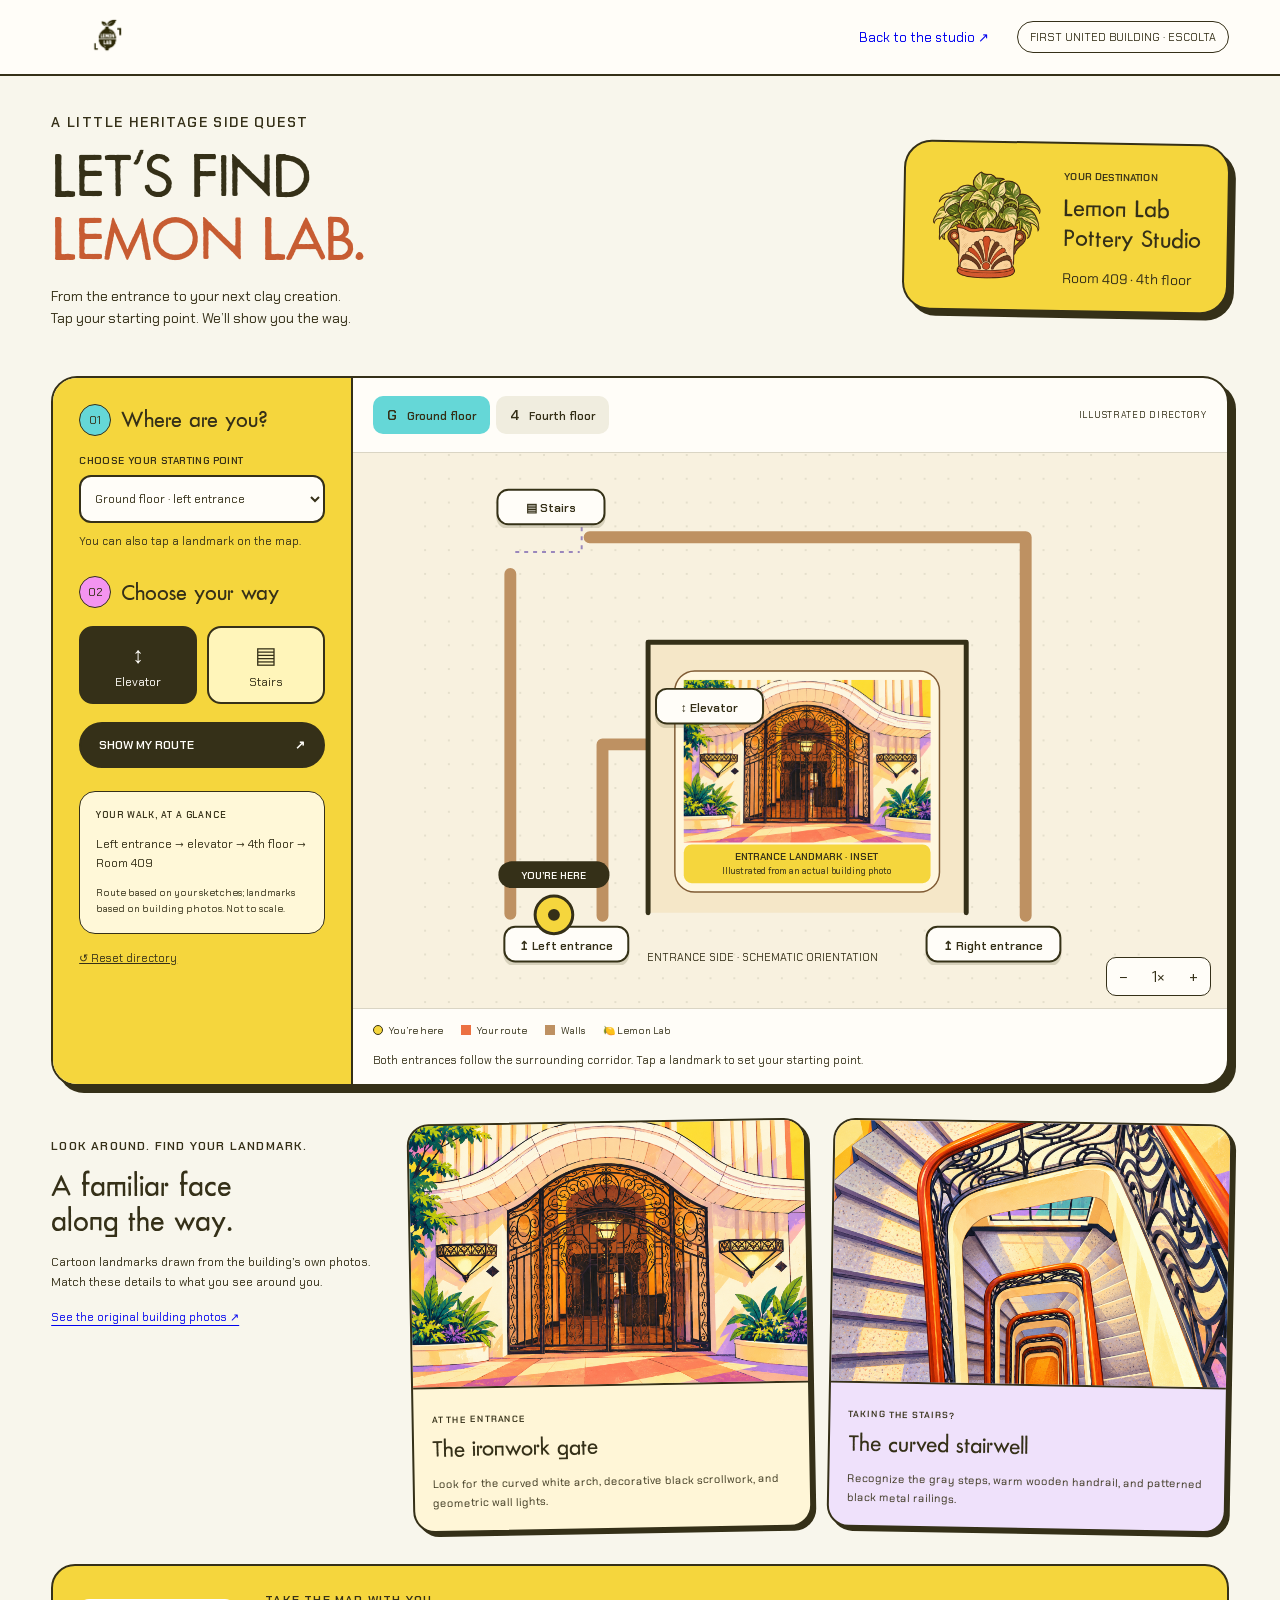
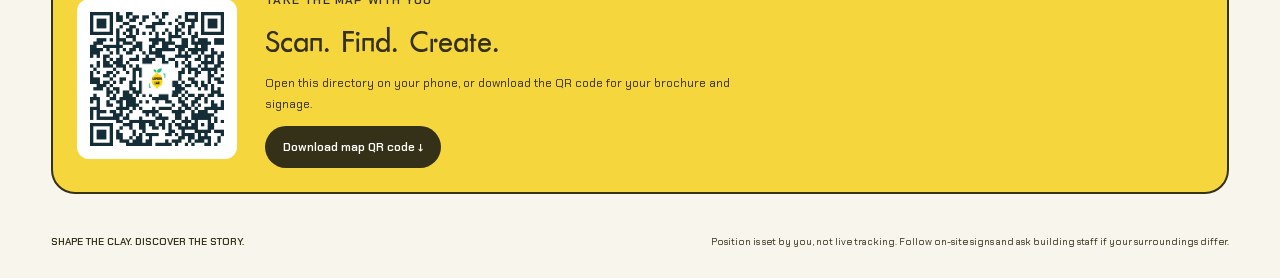
==== commit af7f6bf5: "Restyle pottery collection in flat hand-drawn reference style" ====
--- a/map/index.html
+++ b/map/index.html
@@ -1,7 +1,7 @@
 <!doctype html>
 <html lang="en"><head><meta charset="utf-8"><meta name="viewport" content="width=device-width,initial-scale=1"><meta name="theme-color" content="#f5d63d"><title>Find Lemon Lab | Interactive Building Directory</title><link rel="icon" href="../assets/lemon-lab-favicon-transparent.png"><link rel="stylesheet" href="map.css"></head>
 <body><header><a class="brand" href="../"><img src="../assets/lemon-lab-logo-dark-transparent.png" alt="Lemon Lab"></a><a href="../">Back to the studio ↗</a><span class="tag">FIRST UNITED BUILDING · ESCOLTA</span></header>
-<main><section class="intro"><div><p class="eyebrow">A LITTLE HERITAGE SIDE QUEST</p><h1>LET’S FIND<br><span>LEMON LAB.</span></h1><p>From the entrance to your next clay creation.<br>Tap your starting point. We’ll show you the way.</p></div><div class="destination"><img src="../assets/illustrations/fan-planter-v2.webp" alt="Illustrated cream ceramic planter with a terracotta fan pattern and green foliage"><div><span>YOUR DESTINATION</span><h2>Lemon Lab<br>Pottery Studio</h2><p>Room 409 · 4th floor</p></div></div></section>
+<main><section class="intro"><div><p class="eyebrow">A LITTLE HERITAGE SIDE QUEST</p><h1>LET’S FIND<br><span>LEMON LAB.</span></h1><p>From the entrance to your next clay creation.<br>Tap your starting point. We’ll show you the way.</p></div><div class="destination"><img src="../assets/illustrations/planter-storybook-v3.webp" alt="Illustrated cream ceramic planter with a terracotta fan pattern and green foliage"><div><span>YOUR DESTINATION</span><h2>Lemon Lab<br>Pottery Studio</h2><p>Room 409 · 4th floor</p></div></div></section>
 <section class="directory" aria-label="Interactive building directory"><aside><div class="side-title"><span class="number">01</span><h2>Where are you?</h2></div><label for="start">CHOOSE YOUR STARTING POINT</label><select id="start"><option value="left">Ground floor · left entrance</option><option value="right">Ground floor · right entrance</option><option value="lift">Ground floor · elevator</option><option value="stairs">Ground floor · stairs</option><option value="fourth">4th floor · elevator corridor</option></select><p class="hint">You can also tap a landmark on the map.</p><div class="side-title"><span class="number pink">02</span><h2>Choose your way</h2></div><div class="mode" role="group" aria-label="Choose stairs or elevator"><button id="elevator" class="selected" aria-pressed="true">↕<span>Elevator</span></button><button id="stairmode" aria-pressed="false">▤<span>Stairs</span></button></div><button id="begin" class="primary">SHOW MY ROUTE <span>↗</span></button><div class="route-card"><p id="route-label" class="eyebrow">YOUR WALK, AT A GLANCE</p><p id="summary">Left entrance → elevator → 4th floor → Room 409</p><p class="small">Route based on your sketches; landmarks based on building photos. Not to scale.</p></div><button id="reset" class="reset">↺ Reset directory</button></aside>
 <div class="map-area"><div class="map-toolbar"><div class="floor-tabs" role="group" aria-label="View floor"><button id="ground" class="selected" aria-pressed="true">G <span>Ground floor</span></button><button id="upper" aria-pressed="false">4 <span>Fourth floor</span></button></div><span class="map-badge">ILLUSTRATED DIRECTORY</span></div><div class="map-viewport"><svg id="map" viewBox="0 0 740 560" aria-label="Ground floor schematic map" role="group"><defs><pattern id="dots" width="24" height="24" patternUnits="userSpaceOnUse"><circle cx="2" cy="2" r="1" fill="#dfdac6"/></pattern><filter id="shadow"><feDropShadow dx="0" dy="4" stdDeviation="0" flood-color="#353018" flood-opacity=".16"/></filter></defs><rect width="740" height="560" fill="url(#dots)"/><g id="scene"></g><path id="route" fill="none" stroke="#ec7142" stroke-width="10" stroke-linecap="round" stroke-linejoin="round"/><g id="landmarks"></g><g id="position"><circle r="19" fill="#f5d63d" stroke="#353018" stroke-width="3"/><circle r="6" fill="#353018"/><rect x="-56" y="-54" width="112" height="27" rx="13" fill="#353018"/><text x="0" y="-36" text-anchor="middle" fill="#fffdf8" class="you-label">YOU’RE HERE</text></g></svg><div class="zoom-controls"><button id="zoomout" aria-label="Zoom out">−</button><button id="zoomreset" aria-label="Reset zoom">1×</button><button id="zoomin" aria-label="Zoom in">+</button></div></div><div class="legend"><span><i class="here"></i>You’re here</span><span><i class="line"></i>Your route</span><span><i class="wall"></i>Walls</span><span>🍋 Lemon Lab</span></div><div class="map-note" id="map-note">Choose an entrance or tap a landmark to place your marker.</div></div></section>
-<section class="walk" id="walk" hidden aria-label="Route instructions"><div class="step-heading"><p class="eyebrow">FOLLOW YOUR CLAY TRAIL</p><h2 id="step-title">Ready to go?</h2></div><div class="step-copy"><span id="step-count"></span><p id="step-text" aria-live="polite"></p><div class="step-buttons"><button id="previous">← Back</button><button id="next" class="primary">Next step →</button></div></div><ol id="steps"></ol></section><section class="landmark-guide" aria-label="Recognize the real building"><div class="landmark-intro"><p class="eyebrow">LOOK AROUND. FIND YOUR LANDMARK.</p><h2>A familiar face<br/>along the way.</h2><p>Cartoon landmarks drawn from the building’s own photos. Match these details to what you see around you.</p><a href="https://firstunitedbuilding.com/" target="_blank" rel="noopener noreferrer">See the original building photos ↗</a></div><article><img src="assets/entrance-cartoon.png" alt="Cartoon of the actual ornate black iron gate and white arched entrance of the First United Building"><div><span>AT THE ENTRANCE</span><h3>The ironwork gate</h3><p>Look for the curved white arch, decorative black scrollwork, and geometric wall lights.</p></div></article><article><img src="assets/stairwell-cartoon.png" alt="Cartoon of the actual curved First United Building stairwell with wooden handrails and black decorative railings"><div><span>TAKING THE STAIRS?</span><h3>The curved stairwell</h3><p>Recognize the gray steps, warm wooden handrail, and patterned black metal railings.</p></div></article></section><section class="qr-share" aria-label="Map QR code"><img src="assets/lemon-lab-map-qr.png" alt="QR code with the original Lemon Lab logo linking to this interactive studio map" width="1568" height="1568"><div><p class="eyebrow">TAKE THE MAP WITH YOU</p><h2>Scan. Find. Create.</h2><p>Open this directory on your phone, or download the QR code for your brochure and signage.</p><a class="primary" href="assets/lemon-lab-map-qr.png" download="lemon-lab-map-qr.png">Download map QR code ↓</a></div></section><footer><span>SHAPE THE CLAY. DISCOVER THE STORY.</span><p>Position is set by you, not live tracking. Follow on-site signs and ask building staff if your surroundings differ.</p></footer></main><script src="map.js?v=2"></script></body></html>
+<section class="walk" id="walk" hidden aria-label="Route instructions"><div class="step-heading"><p class="eyebrow">FOLLOW YOUR CLAY TRAIL</p><h2 id="step-title">Ready to go?</h2></div><div class="step-copy"><span id="step-count"></span><p id="step-text" aria-live="polite"></p><div class="step-buttons"><button id="previous">← Back</button><button id="next" class="primary">Next step →</button></div></div><ol id="steps"></ol></section><section class="landmark-guide" aria-label="Recognize the real building"><div class="landmark-intro"><p class="eyebrow">LOOK AROUND. FIND YOUR LANDMARK.</p><h2>A familiar face<br/>along the way.</h2><p>Cartoon landmarks drawn from the building’s own photos. Match these details to what you see around you.</p><a href="https://firstunitedbuilding.com/" target="_blank" rel="noopener noreferrer">See the original building photos ↗</a></div><article><img src="assets/entrance-cartoon.png" alt="Cartoon of the actual ornate black iron gate and white arched entrance of the First United Building"><div><span>AT THE ENTRANCE</span><h3>The ironwork gate</h3><p>Look for the curved white arch, decorative black scrollwork, and geometric wall lights.</p></div></article><article><img src="assets/stairwell-cartoon.png" alt="Cartoon of the actual curved First United Building stairwell with wooden handrails and black decorative railings"><div><span>TAKING THE STAIRS?</span><h3>The curved stairwell</h3><p>Recognize the gray steps, warm wooden handrail, and patterned black metal railings.</p></div></article></section><section class="qr-share" aria-label="Map QR code"><img src="assets/lemon-lab-map-qr.png" alt="QR code with the original Lemon Lab logo linking to this interactive studio map" width="1568" height="1568"><div><p class="eyebrow">TAKE THE MAP WITH YOU</p><h2>Scan. Find. Create.</h2><p>Open this directory on your phone, or download the QR code for your brochure and signage.</p><a class="primary" href="assets/lemon-lab-map-qr.png" download="lemon-lab-map-qr.png">Download map QR code ↓</a></div></section><footer><span>SHAPE THE CLAY. DISCOVER THE STORY.</span><p>Position is set by you, not live tracking. Follow on-site signs and ask building staff if your surroundings differ.</p></footer></main><script src="map.js?v=3"></script></body></html>
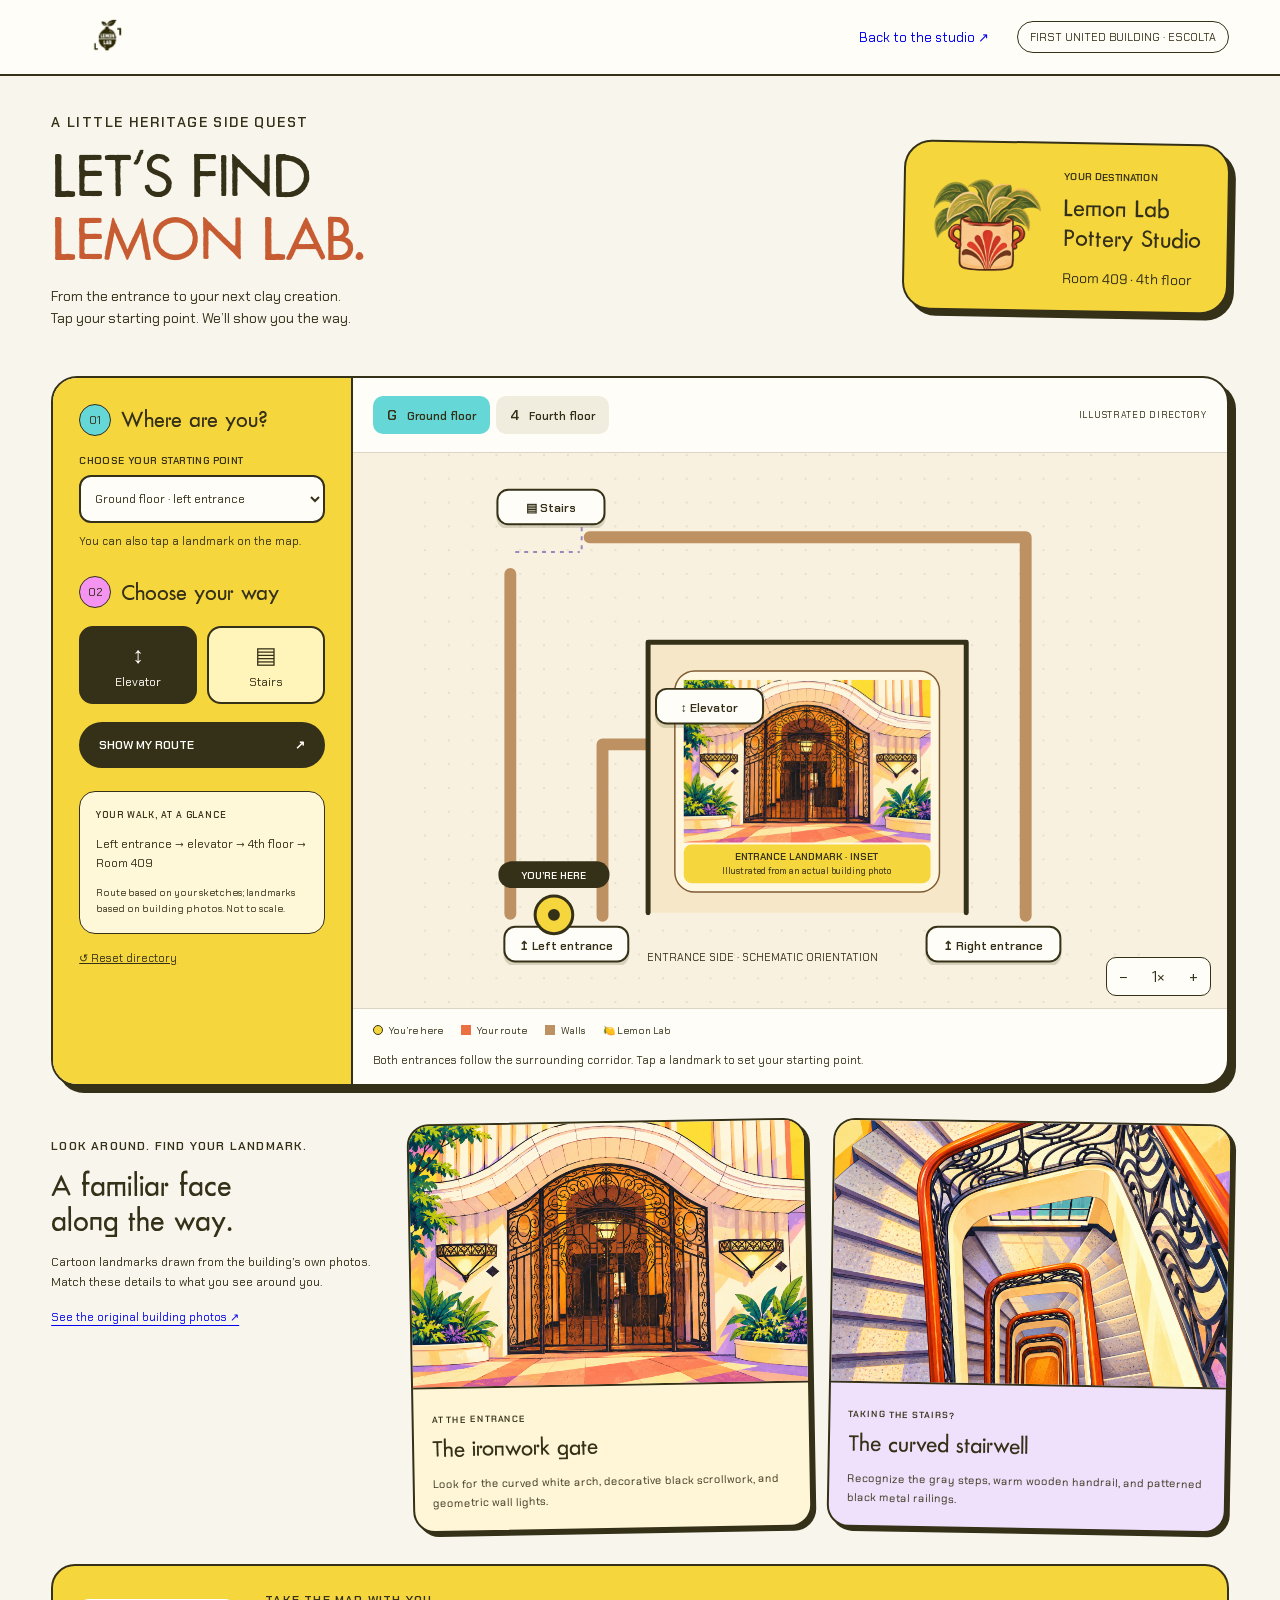
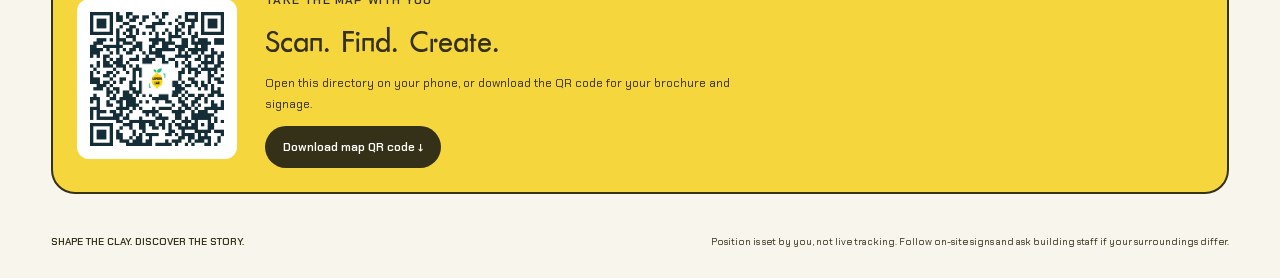
==== commit 87d4a70d: "Match map destination planter to supplied hand-drawn reference" ====
--- a/map/index.html
+++ b/map/index.html
@@ -1,7 +1,7 @@
 <!doctype html>
 <html lang="en"><head><meta charset="utf-8"><meta name="viewport" content="width=device-width,initial-scale=1"><meta name="theme-color" content="#f5d63d"><title>Find Lemon Lab | Interactive Building Directory</title><link rel="icon" href="../assets/lemon-lab-favicon-transparent.png"><link rel="stylesheet" href="map.css"></head>
 <body><header><a class="brand" href="../"><img src="../assets/lemon-lab-logo-dark-transparent.png" alt="Lemon Lab"></a><a href="../">Back to the studio ↗</a><span class="tag">FIRST UNITED BUILDING · ESCOLTA</span></header>
-<main><section class="intro"><div><p class="eyebrow">A LITTLE HERITAGE SIDE QUEST</p><h1>LET’S FIND<br><span>LEMON LAB.</span></h1><p>From the entrance to your next clay creation.<br>Tap your starting point. We’ll show you the way.</p></div><div class="destination"><img src="../assets/illustrations/planter-storybook-v3.webp" alt="Illustrated cream ceramic planter with a terracotta fan pattern and green foliage"><div><span>YOUR DESTINATION</span><h2>Lemon Lab<br>Pottery Studio</h2><p>Room 409 · 4th floor</p></div></div></section>
+<main><section class="intro"><div><p class="eyebrow">A LITTLE HERITAGE SIDE QUEST</p><h1>LET’S FIND<br><span>LEMON LAB.</span></h1><p>From the entrance to your next clay creation.<br>Tap your starting point. We’ll show you the way.</p></div><div class="destination"><img src="assets/fan-planter-handdrawn.webp" alt="Illustrated cream ceramic planter with a terracotta fan pattern and green foliage"><div><span>YOUR DESTINATION</span><h2>Lemon Lab<br>Pottery Studio</h2><p>Room 409 · 4th floor</p></div></div></section>
 <section class="directory" aria-label="Interactive building directory"><aside><div class="side-title"><span class="number">01</span><h2>Where are you?</h2></div><label for="start">CHOOSE YOUR STARTING POINT</label><select id="start"><option value="left">Ground floor · left entrance</option><option value="right">Ground floor · right entrance</option><option value="lift">Ground floor · elevator</option><option value="stairs">Ground floor · stairs</option><option value="fourth">4th floor · elevator corridor</option></select><p class="hint">You can also tap a landmark on the map.</p><div class="side-title"><span class="number pink">02</span><h2>Choose your way</h2></div><div class="mode" role="group" aria-label="Choose stairs or elevator"><button id="elevator" class="selected" aria-pressed="true">↕<span>Elevator</span></button><button id="stairmode" aria-pressed="false">▤<span>Stairs</span></button></div><button id="begin" class="primary">SHOW MY ROUTE <span>↗</span></button><div class="route-card"><p id="route-label" class="eyebrow">YOUR WALK, AT A GLANCE</p><p id="summary">Left entrance → elevator → 4th floor → Room 409</p><p class="small">Route based on your sketches; landmarks based on building photos. Not to scale.</p></div><button id="reset" class="reset">↺ Reset directory</button></aside>
 <div class="map-area"><div class="map-toolbar"><div class="floor-tabs" role="group" aria-label="View floor"><button id="ground" class="selected" aria-pressed="true">G <span>Ground floor</span></button><button id="upper" aria-pressed="false">4 <span>Fourth floor</span></button></div><span class="map-badge">ILLUSTRATED DIRECTORY</span></div><div class="map-viewport"><svg id="map" viewBox="0 0 740 560" aria-label="Ground floor schematic map" role="group"><defs><pattern id="dots" width="24" height="24" patternUnits="userSpaceOnUse"><circle cx="2" cy="2" r="1" fill="#dfdac6"/></pattern><filter id="shadow"><feDropShadow dx="0" dy="4" stdDeviation="0" flood-color="#353018" flood-opacity=".16"/></filter></defs><rect width="740" height="560" fill="url(#dots)"/><g id="scene"></g><path id="route" fill="none" stroke="#ec7142" stroke-width="10" stroke-linecap="round" stroke-linejoin="round"/><g id="landmarks"></g><g id="position"><circle r="19" fill="#f5d63d" stroke="#353018" stroke-width="3"/><circle r="6" fill="#353018"/><rect x="-56" y="-54" width="112" height="27" rx="13" fill="#353018"/><text x="0" y="-36" text-anchor="middle" fill="#fffdf8" class="you-label">YOU’RE HERE</text></g></svg><div class="zoom-controls"><button id="zoomout" aria-label="Zoom out">−</button><button id="zoomreset" aria-label="Reset zoom">1×</button><button id="zoomin" aria-label="Zoom in">+</button></div></div><div class="legend"><span><i class="here"></i>You’re here</span><span><i class="line"></i>Your route</span><span><i class="wall"></i>Walls</span><span>🍋 Lemon Lab</span></div><div class="map-note" id="map-note">Choose an entrance or tap a landmark to place your marker.</div></div></section>
 <section class="walk" id="walk" hidden aria-label="Route instructions"><div class="step-heading"><p class="eyebrow">FOLLOW YOUR CLAY TRAIL</p><h2 id="step-title">Ready to go?</h2></div><div class="step-copy"><span id="step-count"></span><p id="step-text" aria-live="polite"></p><div class="step-buttons"><button id="previous">← Back</button><button id="next" class="primary">Next step →</button></div></div><ol id="steps"></ol></section><section class="landmark-guide" aria-label="Recognize the real building"><div class="landmark-intro"><p class="eyebrow">LOOK AROUND. FIND YOUR LANDMARK.</p><h2>A familiar face<br/>along the way.</h2><p>Cartoon landmarks drawn from the building’s own photos. Match these details to what you see around you.</p><a href="https://firstunitedbuilding.com/" target="_blank" rel="noopener noreferrer">See the original building photos ↗</a></div><article><img src="assets/entrance-cartoon.png" alt="Cartoon of the actual ornate black iron gate and white arched entrance of the First United Building"><div><span>AT THE ENTRANCE</span><h3>The ironwork gate</h3><p>Look for the curved white arch, decorative black scrollwork, and geometric wall lights.</p></div></article><article><img src="assets/stairwell-cartoon.png" alt="Cartoon of the actual curved First United Building stairwell with wooden handrails and black decorative railings"><div><span>TAKING THE STAIRS?</span><h3>The curved stairwell</h3><p>Recognize the gray steps, warm wooden handrail, and patterned black metal railings.</p></div></article></section><section class="qr-share" aria-label="Map QR code"><img src="assets/lemon-lab-map-qr.png" alt="QR code with the original Lemon Lab logo linking to this interactive studio map" width="1568" height="1568"><div><p class="eyebrow">TAKE THE MAP WITH YOU</p><h2>Scan. Find. Create.</h2><p>Open this directory on your phone, or download the QR code for your brochure and signage.</p><a class="primary" href="assets/lemon-lab-map-qr.png" download="lemon-lab-map-qr.png">Download map QR code ↓</a></div></section><footer><span>SHAPE THE CLAY. DISCOVER THE STORY.</span><p>Position is set by you, not live tracking. Follow on-site signs and ask building staff if your surroundings differ.</p></footer></main><script src="map.js?v=3"></script></body></html>
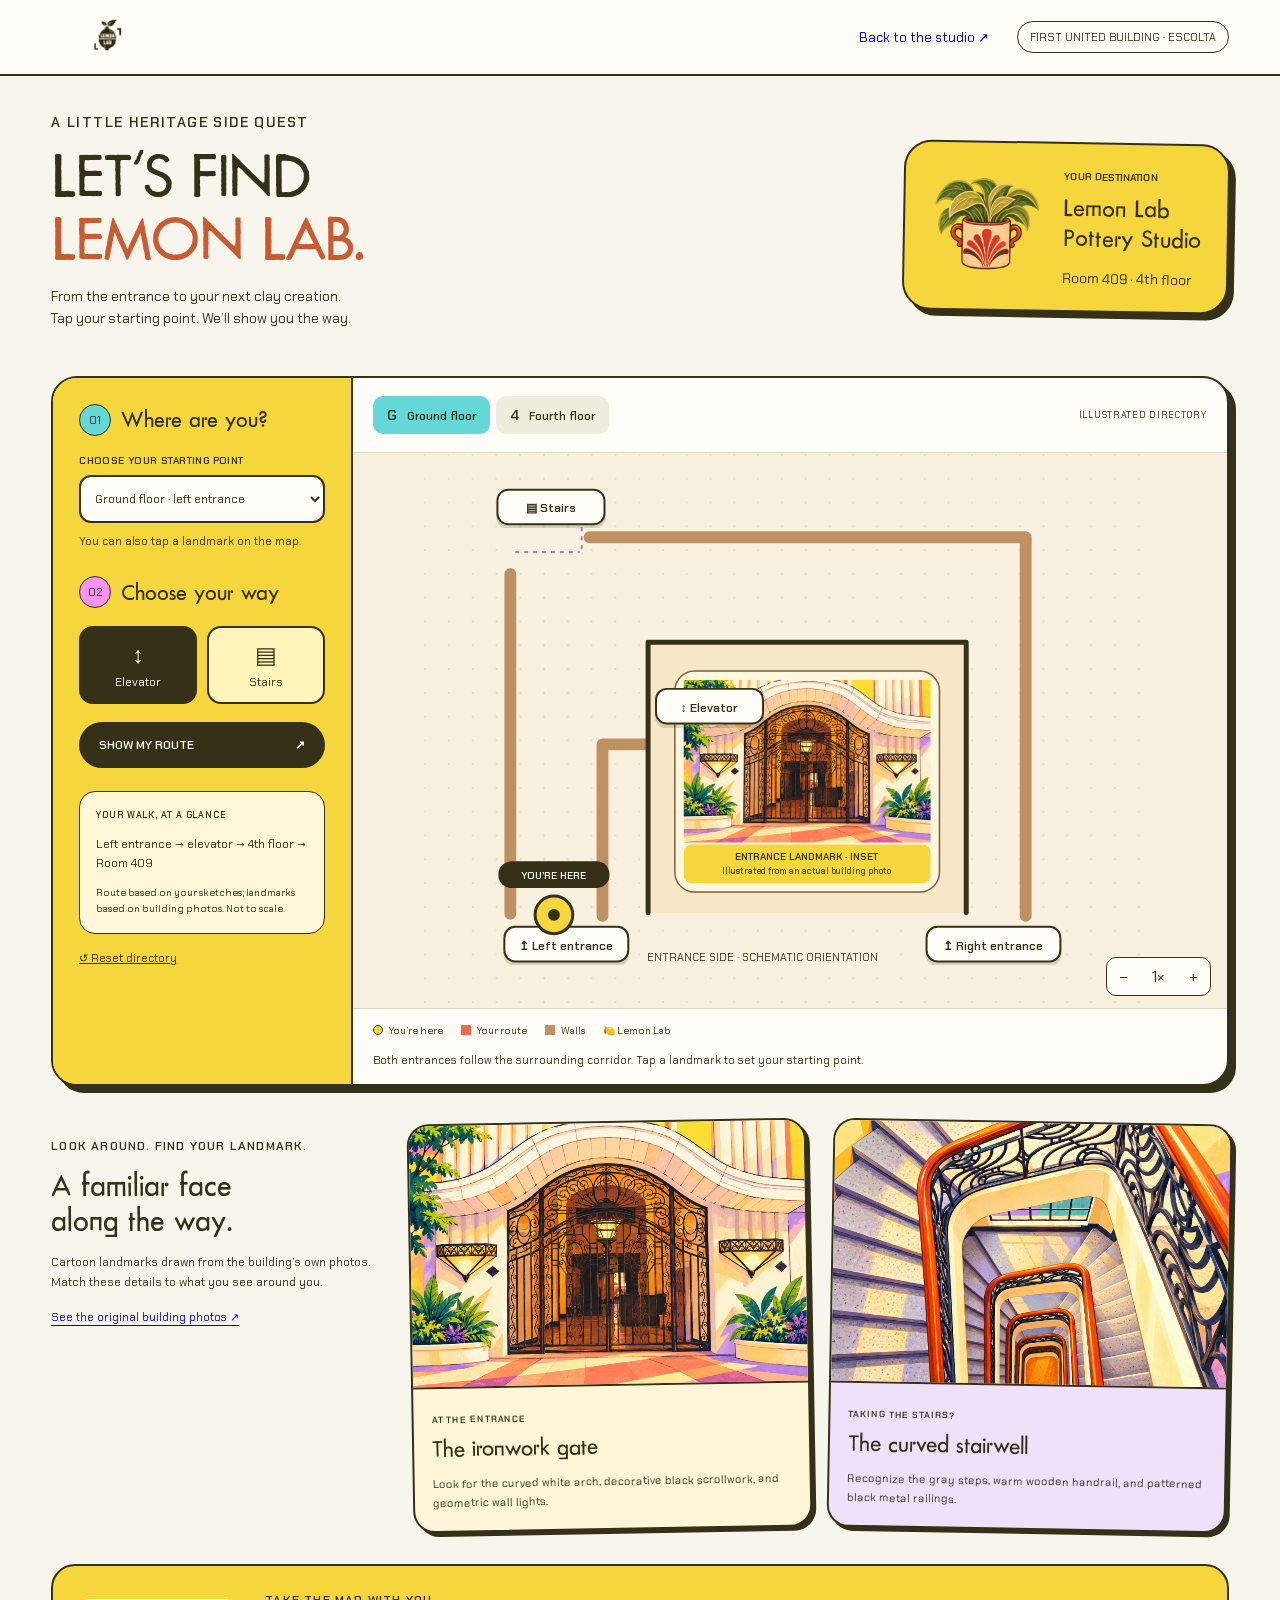
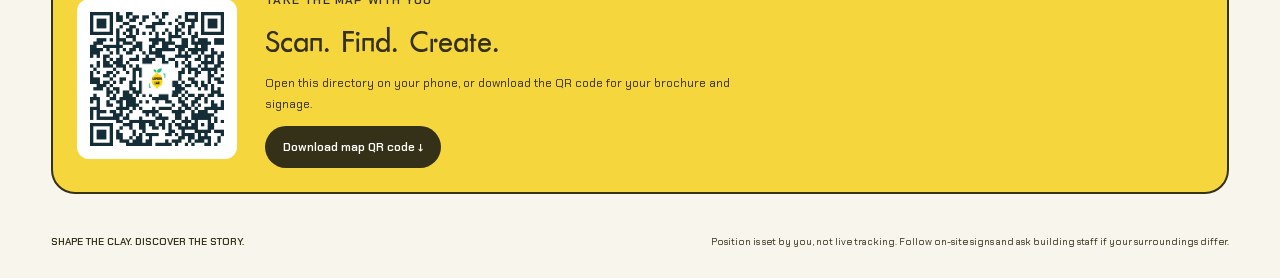
==== commit 90183ba9: "Use exact standalone product illustrations in gallery and map" ====
--- a/map/index.html
+++ b/map/index.html
@@ -1,7 +1,7 @@
 <!doctype html>
 <html lang="en"><head><meta charset="utf-8"><meta name="viewport" content="width=device-width,initial-scale=1"><meta name="theme-color" content="#f5d63d"><title>Find Lemon Lab | Interactive Building Directory</title><link rel="icon" href="../assets/lemon-lab-favicon-transparent.png"><link rel="stylesheet" href="map.css"></head>
 <body><header><a class="brand" href="../"><img src="../assets/lemon-lab-logo-dark-transparent.png" alt="Lemon Lab"></a><a href="../">Back to the studio ↗</a><span class="tag">FIRST UNITED BUILDING · ESCOLTA</span></header>
-<main><section class="intro"><div><p class="eyebrow">A LITTLE HERITAGE SIDE QUEST</p><h1>LET’S FIND<br><span>LEMON LAB.</span></h1><p>From the entrance to your next clay creation.<br>Tap your starting point. We’ll show you the way.</p></div><div class="destination"><img src="assets/fan-planter-handdrawn.webp" alt="Illustrated cream ceramic planter with a terracotta fan pattern and green foliage"><div><span>YOUR DESTINATION</span><h2>Lemon Lab<br>Pottery Studio</h2><p>Room 409 · 4th floor</p></div></div></section>
+<main><section class="intro"><div><p class="eyebrow">A LITTLE HERITAGE SIDE QUEST</p><h1>LET’S FIND<br><span>LEMON LAB.</span></h1><p>From the entrance to your next clay creation.<br>Tap your starting point. We’ll show you the way.</p></div><div class="destination"><img src="../assets/illustrations/fan-pattern-planter-individual.png" alt="Illustrated cream ceramic planter with a terracotta fan pattern and green foliage"><div><span>YOUR DESTINATION</span><h2>Lemon Lab<br>Pottery Studio</h2><p>Room 409 · 4th floor</p></div></div></section>
 <section class="directory" aria-label="Interactive building directory"><aside><div class="side-title"><span class="number">01</span><h2>Where are you?</h2></div><label for="start">CHOOSE YOUR STARTING POINT</label><select id="start"><option value="left">Ground floor · left entrance</option><option value="right">Ground floor · right entrance</option><option value="lift">Ground floor · elevator</option><option value="stairs">Ground floor · stairs</option><option value="fourth">4th floor · elevator corridor</option></select><p class="hint">You can also tap a landmark on the map.</p><div class="side-title"><span class="number pink">02</span><h2>Choose your way</h2></div><div class="mode" role="group" aria-label="Choose stairs or elevator"><button id="elevator" class="selected" aria-pressed="true">↕<span>Elevator</span></button><button id="stairmode" aria-pressed="false">▤<span>Stairs</span></button></div><button id="begin" class="primary">SHOW MY ROUTE <span>↗</span></button><div class="route-card"><p id="route-label" class="eyebrow">YOUR WALK, AT A GLANCE</p><p id="summary">Left entrance → elevator → 4th floor → Room 409</p><p class="small">Route based on your sketches; landmarks based on building photos. Not to scale.</p></div><button id="reset" class="reset">↺ Reset directory</button></aside>
 <div class="map-area"><div class="map-toolbar"><div class="floor-tabs" role="group" aria-label="View floor"><button id="ground" class="selected" aria-pressed="true">G <span>Ground floor</span></button><button id="upper" aria-pressed="false">4 <span>Fourth floor</span></button></div><span class="map-badge">ILLUSTRATED DIRECTORY</span></div><div class="map-viewport"><svg id="map" viewBox="0 0 740 560" aria-label="Ground floor schematic map" role="group"><defs><pattern id="dots" width="24" height="24" patternUnits="userSpaceOnUse"><circle cx="2" cy="2" r="1" fill="#dfdac6"/></pattern><filter id="shadow"><feDropShadow dx="0" dy="4" stdDeviation="0" flood-color="#353018" flood-opacity=".16"/></filter></defs><rect width="740" height="560" fill="url(#dots)"/><g id="scene"></g><path id="route" fill="none" stroke="#ec7142" stroke-width="10" stroke-linecap="round" stroke-linejoin="round"/><g id="landmarks"></g><g id="position"><circle r="19" fill="#f5d63d" stroke="#353018" stroke-width="3"/><circle r="6" fill="#353018"/><rect x="-56" y="-54" width="112" height="27" rx="13" fill="#353018"/><text x="0" y="-36" text-anchor="middle" fill="#fffdf8" class="you-label">YOU’RE HERE</text></g></svg><div class="zoom-controls"><button id="zoomout" aria-label="Zoom out">−</button><button id="zoomreset" aria-label="Reset zoom">1×</button><button id="zoomin" aria-label="Zoom in">+</button></div></div><div class="legend"><span><i class="here"></i>You’re here</span><span><i class="line"></i>Your route</span><span><i class="wall"></i>Walls</span><span>🍋 Lemon Lab</span></div><div class="map-note" id="map-note">Choose an entrance or tap a landmark to place your marker.</div></div></section>
 <section class="walk" id="walk" hidden aria-label="Route instructions"><div class="step-heading"><p class="eyebrow">FOLLOW YOUR CLAY TRAIL</p><h2 id="step-title">Ready to go?</h2></div><div class="step-copy"><span id="step-count"></span><p id="step-text" aria-live="polite"></p><div class="step-buttons"><button id="previous">← Back</button><button id="next" class="primary">Next step →</button></div></div><ol id="steps"></ol></section><section class="landmark-guide" aria-label="Recognize the real building"><div class="landmark-intro"><p class="eyebrow">LOOK AROUND. FIND YOUR LANDMARK.</p><h2>A familiar face<br/>along the way.</h2><p>Cartoon landmarks drawn from the building’s own photos. Match these details to what you see around you.</p><a href="https://firstunitedbuilding.com/" target="_blank" rel="noopener noreferrer">See the original building photos ↗</a></div><article><img src="assets/entrance-cartoon.png" alt="Cartoon of the actual ornate black iron gate and white arched entrance of the First United Building"><div><span>AT THE ENTRANCE</span><h3>The ironwork gate</h3><p>Look for the curved white arch, decorative black scrollwork, and geometric wall lights.</p></div></article><article><img src="assets/stairwell-cartoon.png" alt="Cartoon of the actual curved First United Building stairwell with wooden handrails and black decorative railings"><div><span>TAKING THE STAIRS?</span><h3>The curved stairwell</h3><p>Recognize the gray steps, warm wooden handrail, and patterned black metal railings.</p></div></article></section><section class="qr-share" aria-label="Map QR code"><img src="assets/lemon-lab-map-qr.png" alt="QR code with the original Lemon Lab logo linking to this interactive studio map" width="1568" height="1568"><div><p class="eyebrow">TAKE THE MAP WITH YOU</p><h2>Scan. Find. Create.</h2><p>Open this directory on your phone, or download the QR code for your brochure and signage.</p><a class="primary" href="assets/lemon-lab-map-qr.png" download="lemon-lab-map-qr.png">Download map QR code ↓</a></div></section><footer><span>SHAPE THE CLAY. DISCOVER THE STORY.</span><p>Position is set by you, not live tracking. Follow on-site signs and ask building staff if your surroundings differ.</p></footer></main><script src="map.js?v=3"></script></body></html>
